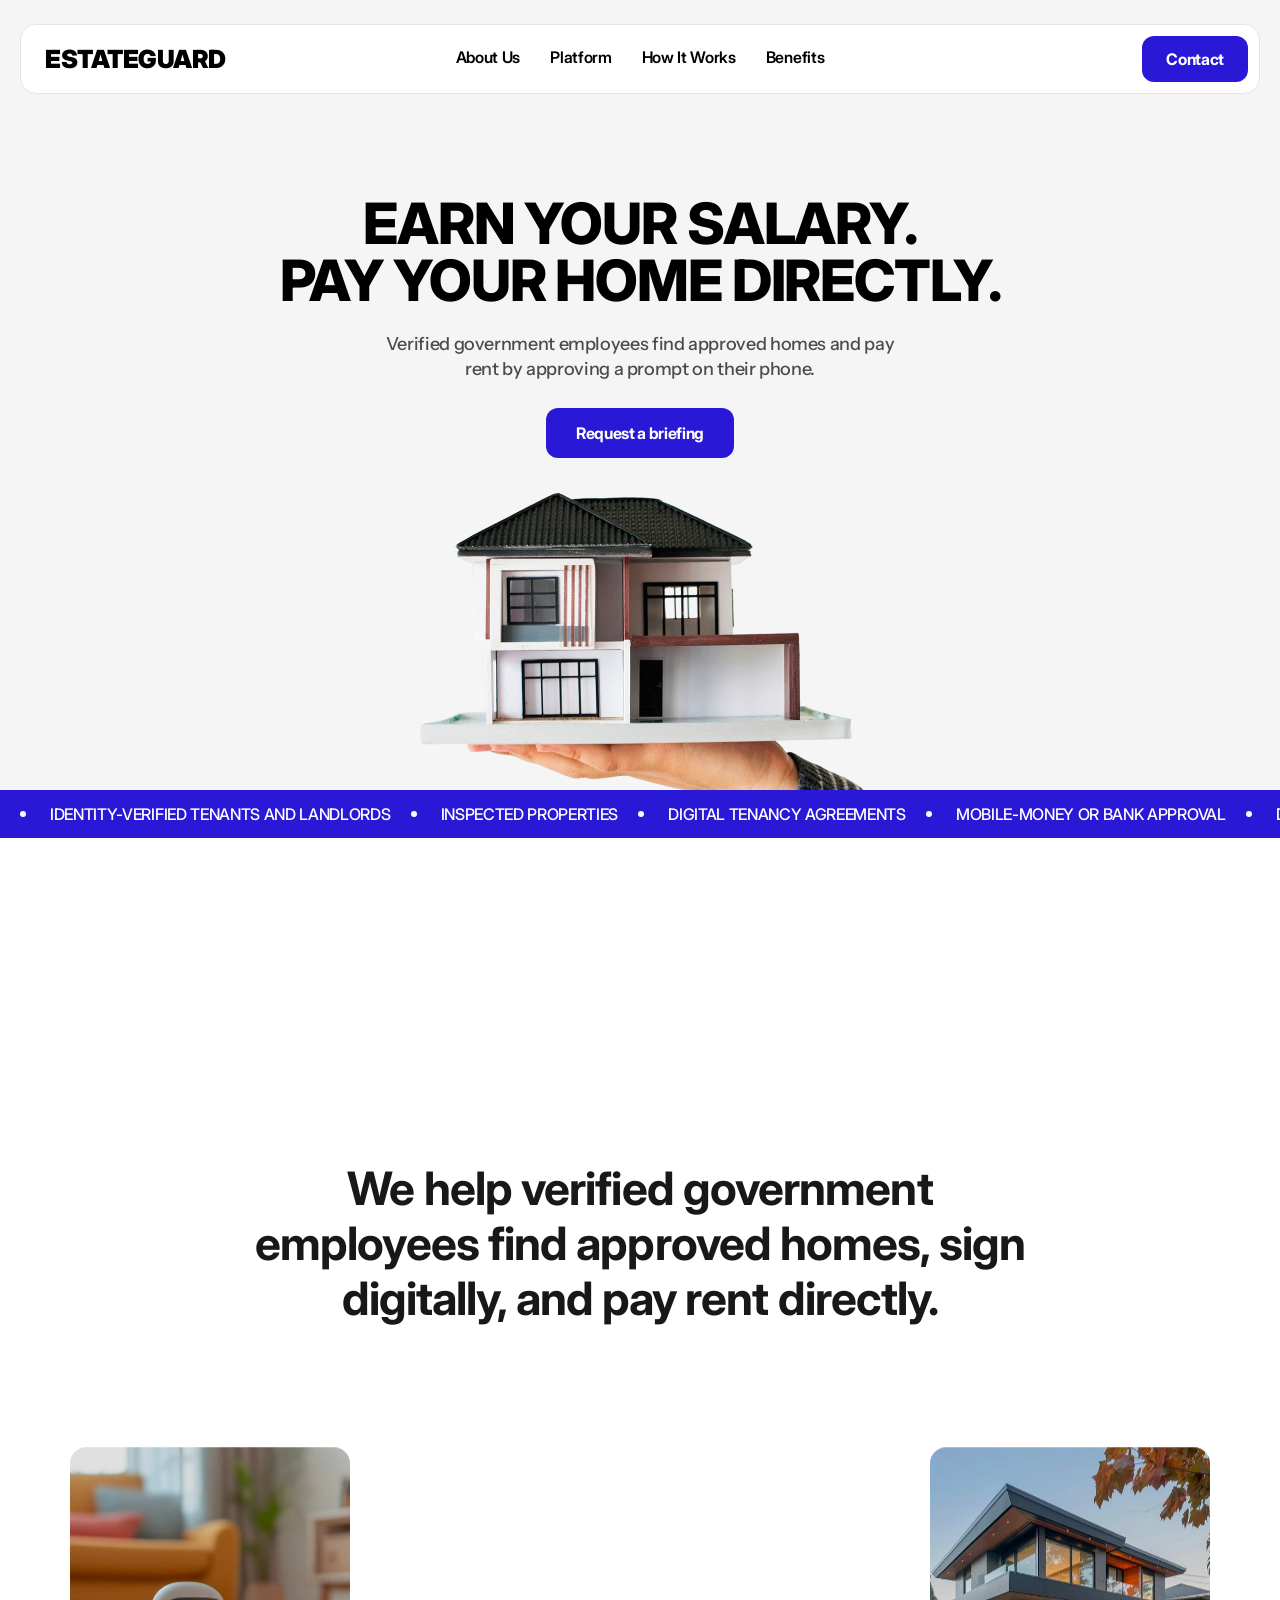
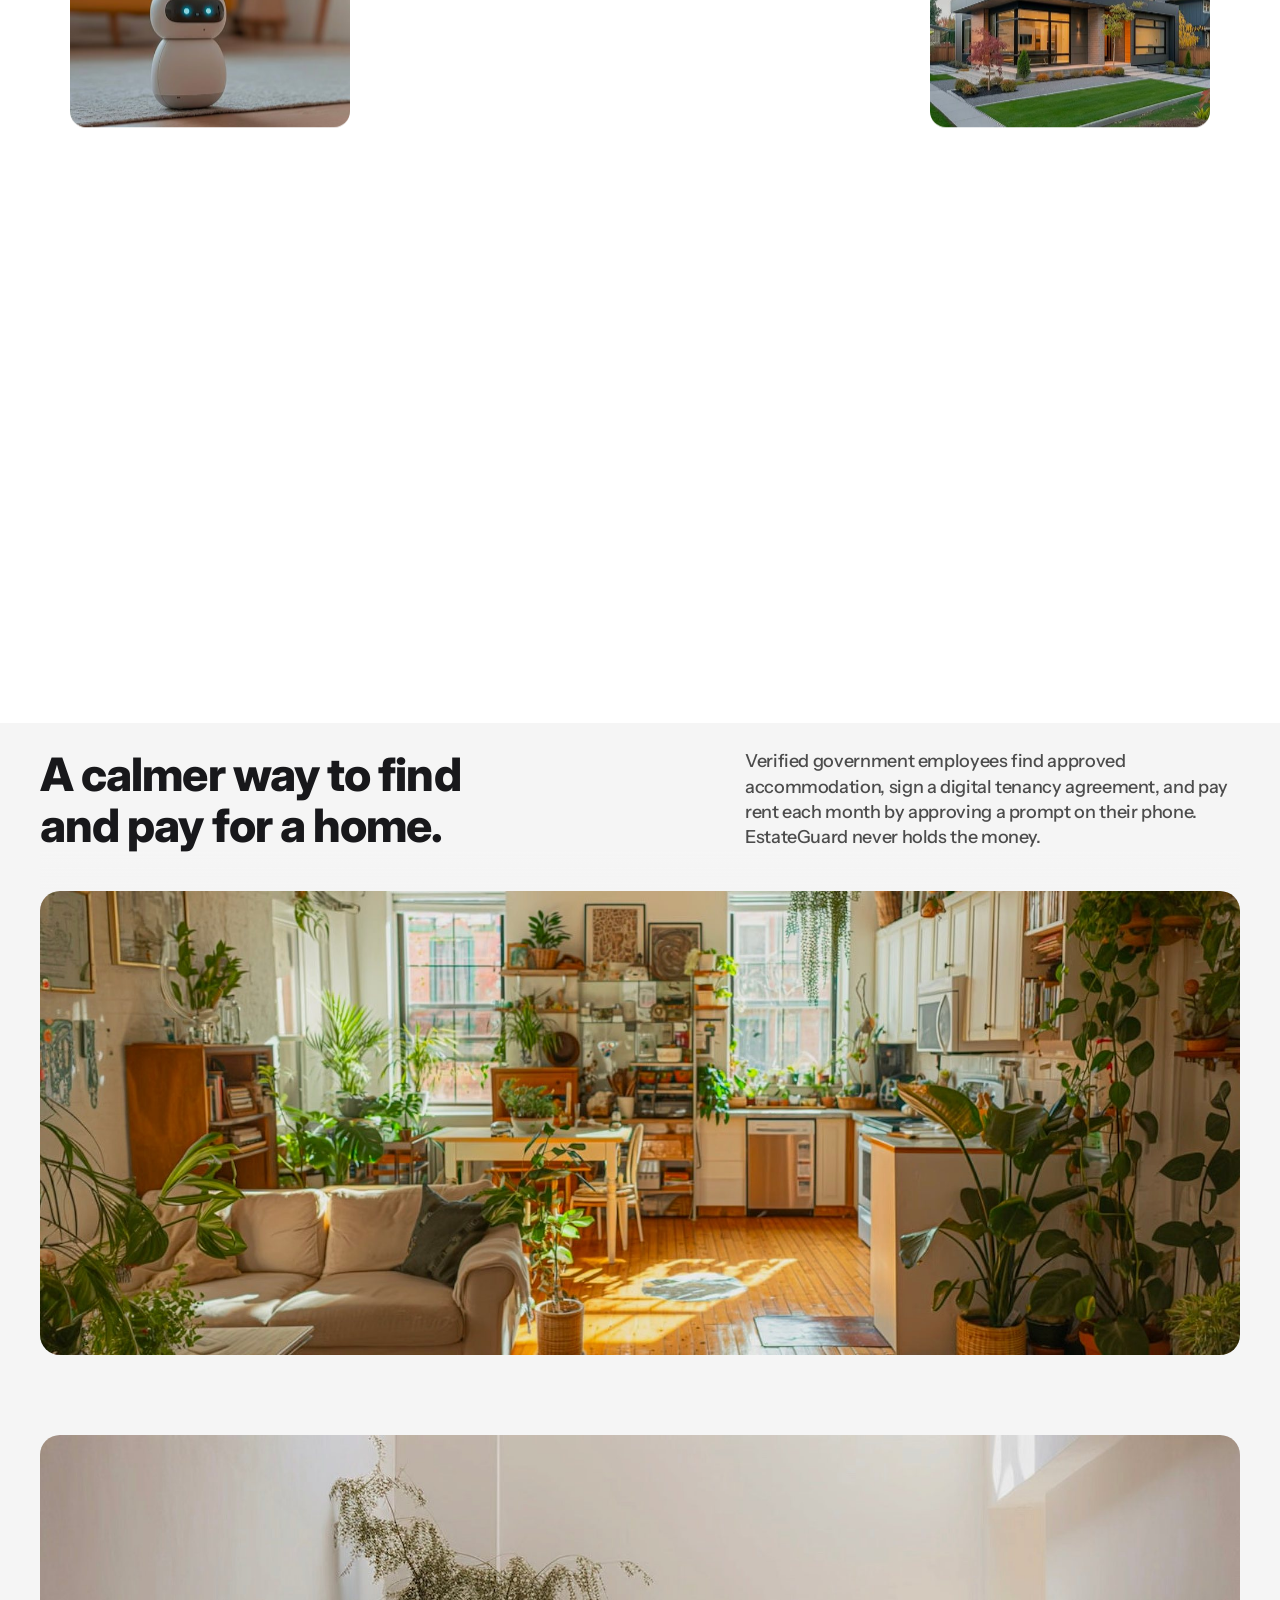
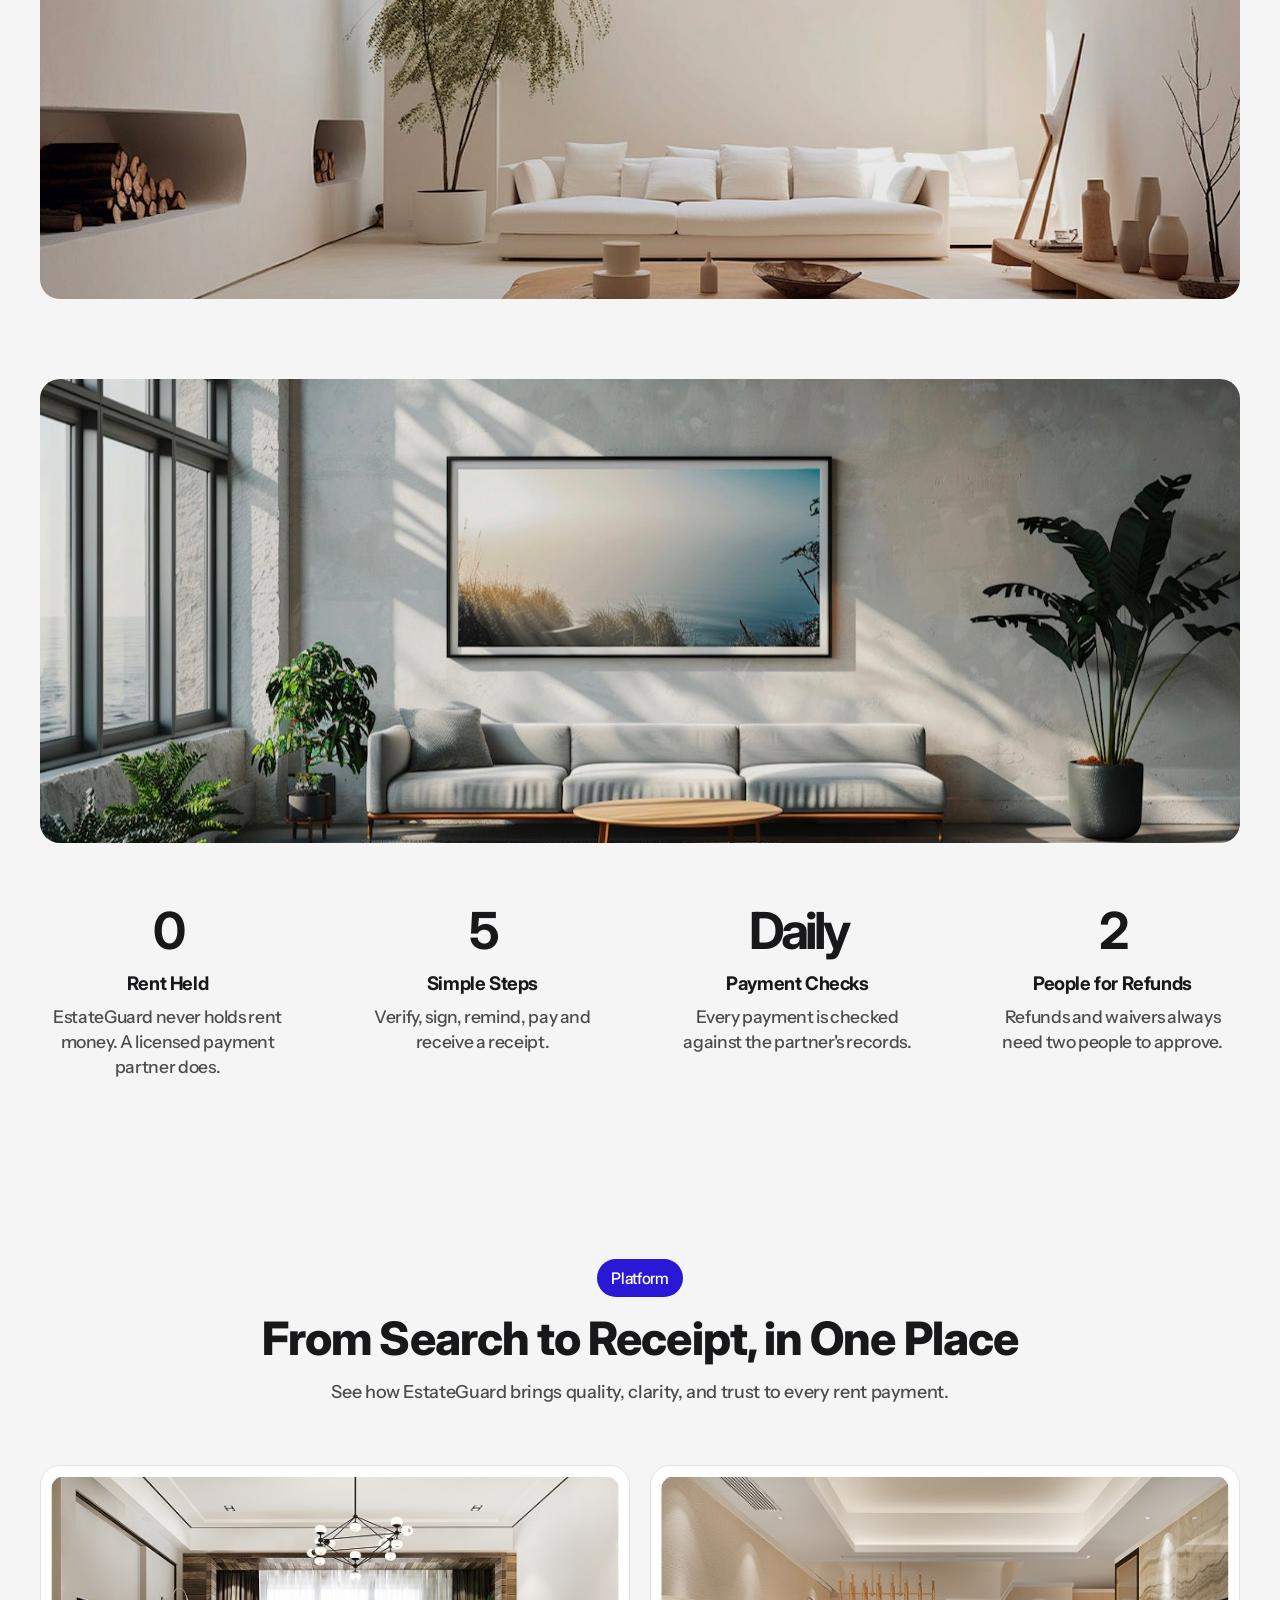
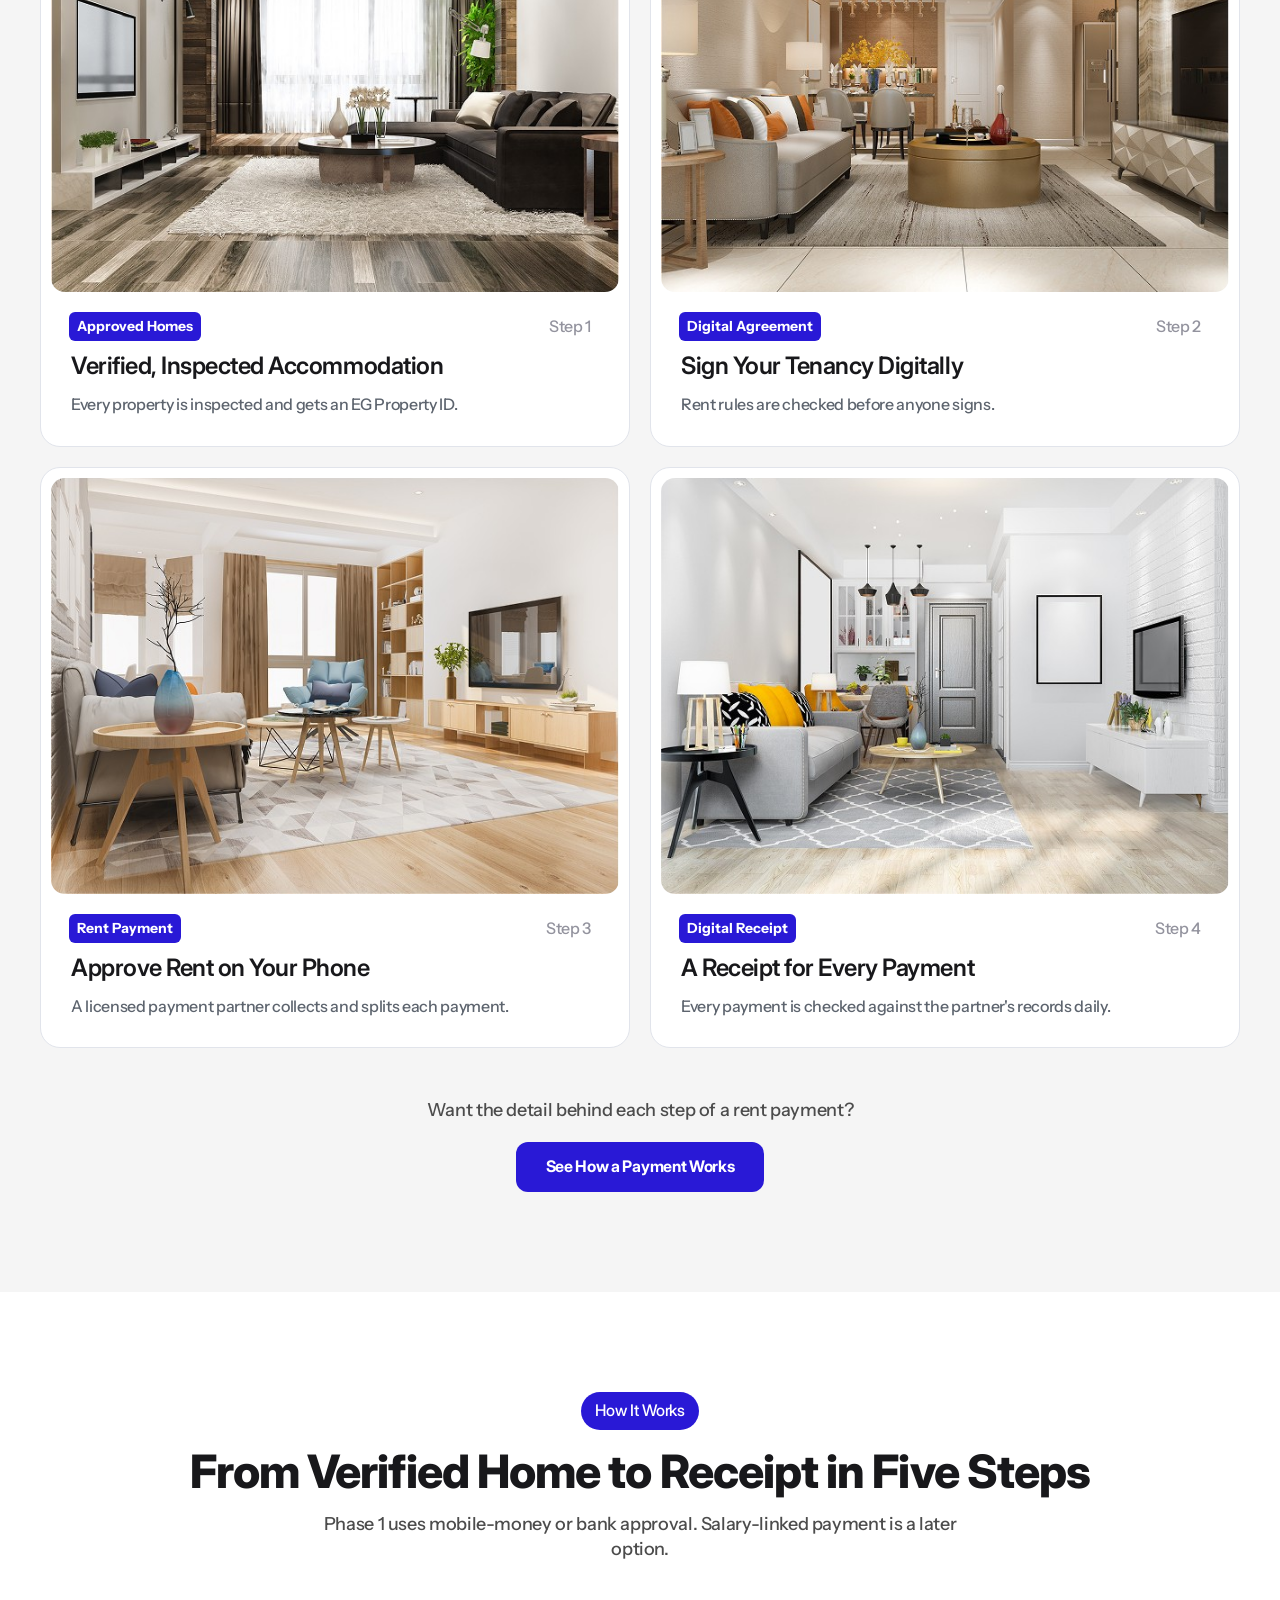
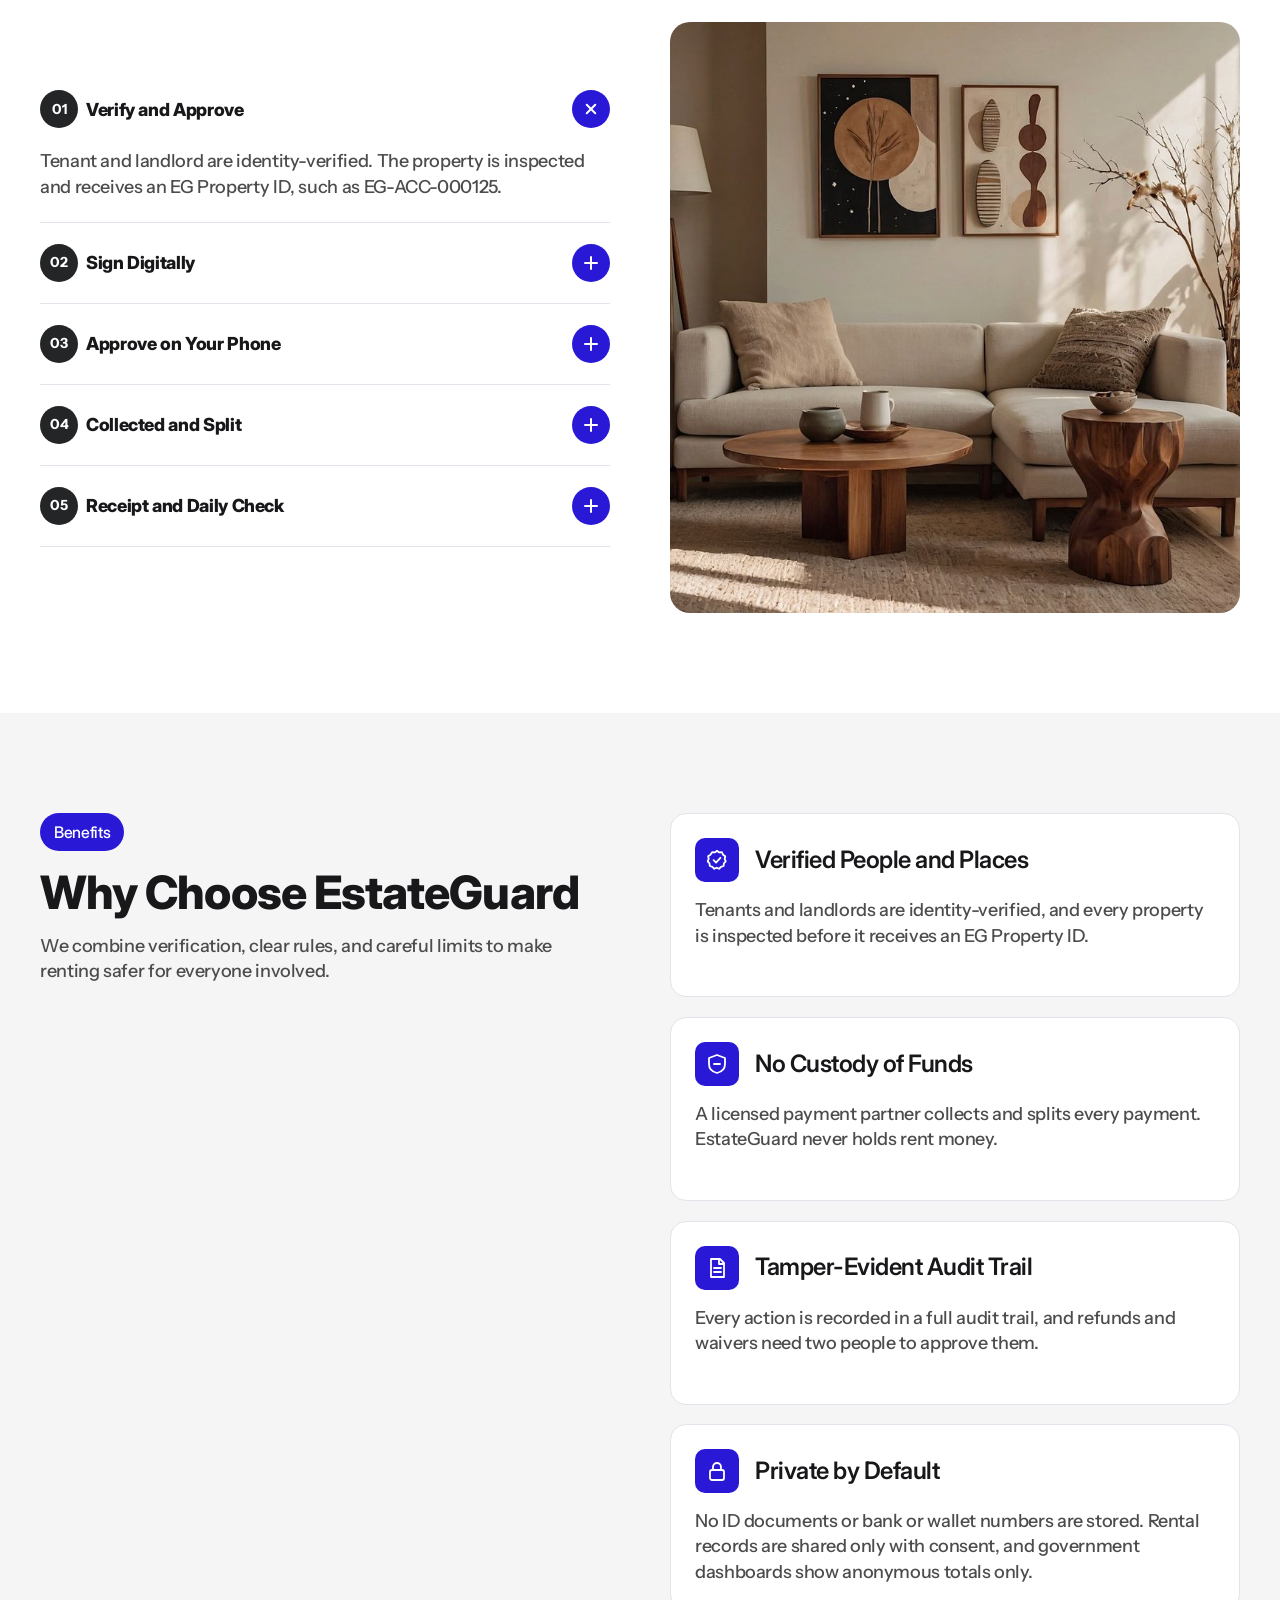
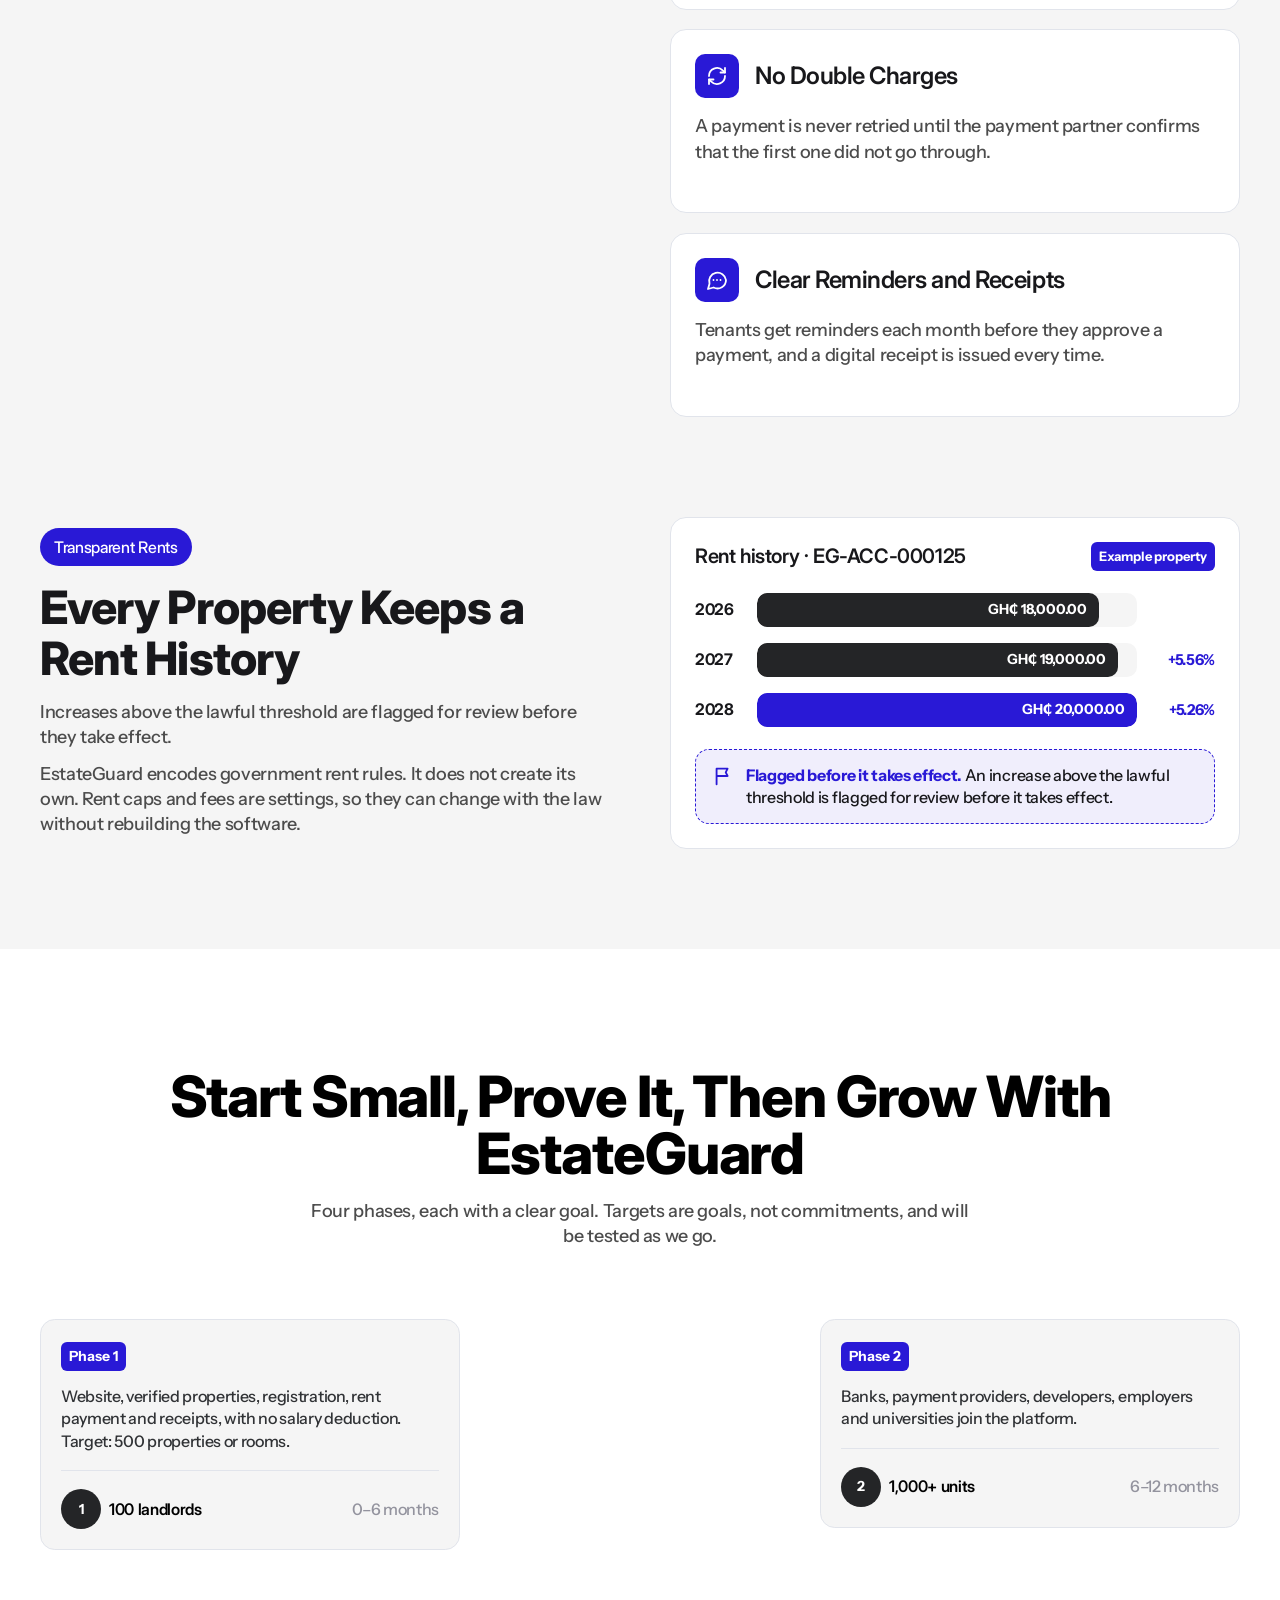
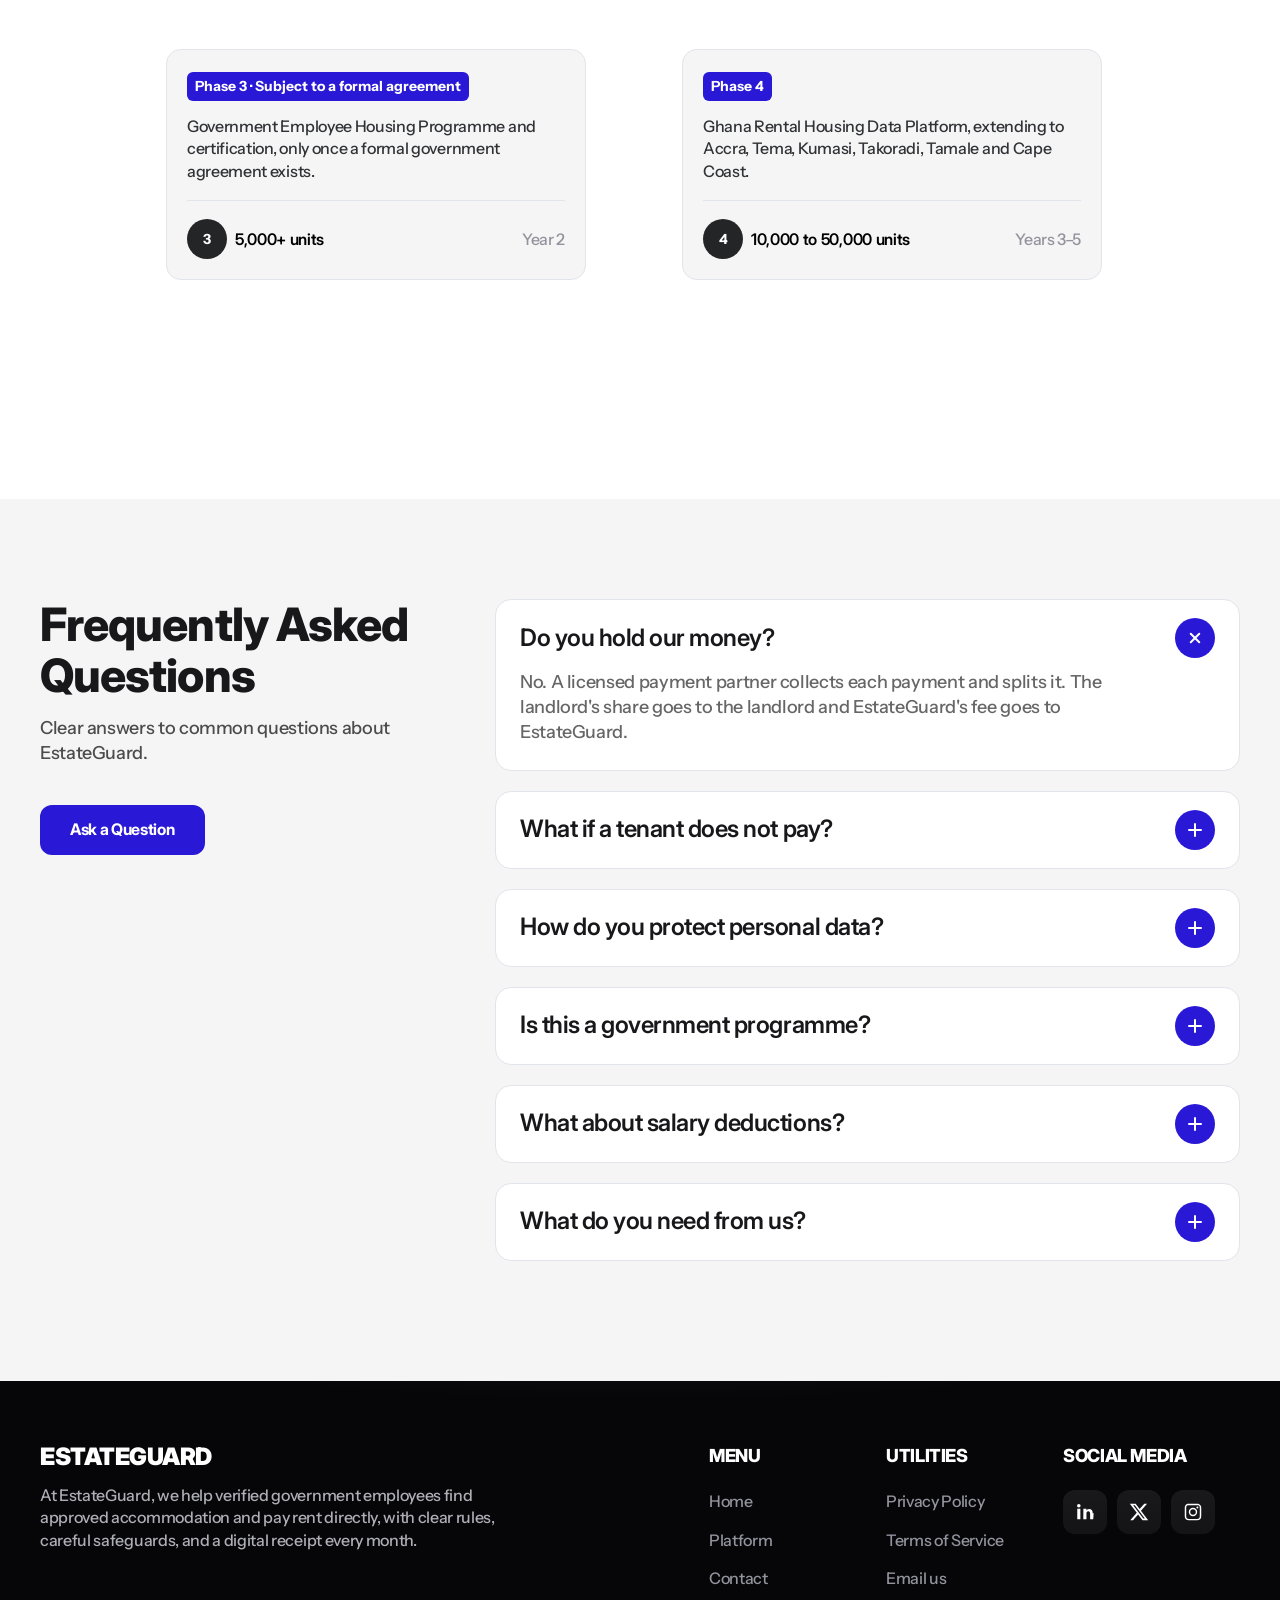
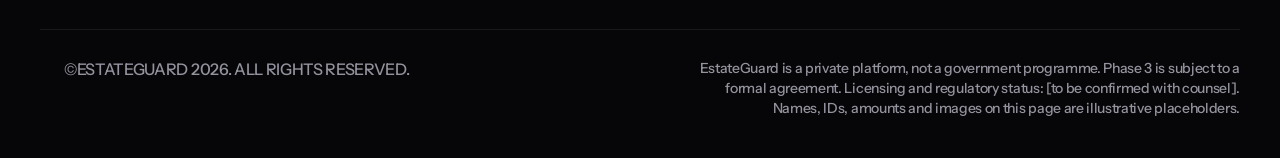
==== index.html @ a165e694 "Add EstateGuard landing page Single-page site matching the Estatia template layout, with a build scr" ====
<!doctype html>
<html lang="en">
<head>
<meta charset="utf-8">
<meta name="viewport" content="width=device-width, initial-scale=1">
<title>EstateGuard Landing Page</title>
<meta name="description" content="EstateGuard helps verified government employees find approved accommodation, sign a digital tenancy agreement and pay rent by approving a prompt on their phone.">
<style>
  /* Fonts used by the original template: Inter Display (headings/UI) + Instrument Sans (body). Bundled locally. */
  @font-face { font-family: "Inter"; font-style: normal; font-weight: 100 900; font-display: swap; src: url([data-uri]) format("woff2"); }
  @font-face { font-family: "Instrument Sans"; font-style: normal; font-weight: 400 700; font-display: swap; src: url([data-uri]) format("woff2"); }

  :root {
    --blue: #2919d6;
    --blue-dark: #2013ad;
    --blue-tint: rgba(41, 25, 214, .07);
    --ink: #18181b;
    --body: #4c4c4c;
    --muted: #666;
    --gray: #93939e;
    --line: #e1e4eb;
    --bg: #f5f5f5;
    --dot: #242527;
    --disp: "Inter", system-ui, -apple-system, "Segoe UI", Roboto, sans-serif;
    --text: "Instrument Sans", system-ui, -apple-system, "Segoe UI", Roboto, sans-serif;
  }
  *, *::before, *::after { box-sizing: border-box; }
  html { scroll-behavior: smooth; scroll-padding-top: 110px; }
  body { margin: 0; background: #fff; color: var(--ink); font-family: var(--text); font-weight: 500; font-size: 18px; line-height: 25.2px; letter-spacing: -.36px; -webkit-font-smoothing: antialiased; overflow-x: clip; }
  img, svg { display: block; max-width: 100%; }
  h1, h2, h3, h4, p { margin: 0; }
  ul, ol { margin: 0; padding: 0; list-style: none; }
  a { color: inherit; text-decoration: none; }
  :focus-visible { outline: 3px solid var(--blue); outline-offset: 3px; border-radius: 8px; }
  .skip { position: absolute; left: -999px; top: 8px; background: var(--ink); color: #fff; padding: 10px 16px; border-radius: 8px; z-index: 100; }
  .skip:focus { left: 8px; }
  .wrap { width: min(1200px, calc(100% - 48px)); margin-inline: auto; position: relative; }

  /* Inter Display = Inter at its largest optical size */
  .d, h1, h2, h3, .btn, .pill, .nav, .num, .ticker, .brand, .stat strong, .stat b, footer h4, .q, .acc .t {
    font-family: var(--disp); font-variation-settings: "opsz" 32;
  }

  /* ---- shared ---- */
  .btn { display: inline-flex; align-items: center; justify-content: center; height: 50px; padding: 0 30px; border-radius: 12px; background: var(--blue); color: #fff; font-weight: 700; font-size: 16px; line-height: 22.4px; letter-spacing: -.32px; border: 0; cursor: pointer; transition: background .15s, transform .15s; }
  .btn:hover { background: var(--blue-dark); transform: translateY(-1px); }
  .pill { display: inline-flex; align-items: center; height: 38px; padding: 0 14px; border-radius: 100px; background: var(--blue); color: #fff; font-weight: 500; font-size: 16px; letter-spacing: -.32px; }
  h2.h2 { font-weight: 800; font-size: 46px; line-height: 50.6px; letter-spacing: -.92px; color: var(--ink); }
  .sub { color: var(--body); font-size: 18px; line-height: 25.2px; }
  .sec-head { text-align: center; }
  .sec-head .pill { margin-bottom: 16px; }
  .sec-head .sub { margin: 16px auto 0; max-width: 680px; }
  section { position: relative; }

  /* ---- nav ---- */
  .nav { position: fixed; z-index: 60; top: 24px; left: 50%; transform: translateX(-50%); width: min(1240px, calc(100% - 32px)); height: 70px; background: #fff; border: 1px solid var(--line); border-radius: 16px; display: flex; align-items: center; justify-content: space-between; padding: 0 11px 0 24px; }
  .brand { font-weight: 900; font-size: 25px; letter-spacing: -.02em; text-transform: uppercase; color: #000; line-height: 1; }
  .nav-links { position: absolute; left: 50%; transform: translateX(-50%); display: flex; gap: 30px; font-weight: 600; font-size: 16px; letter-spacing: -.32px; color: #000; white-space: nowrap; }
  .nav-links a { padding: 8px 0; border-bottom: 2px solid transparent; }
  .nav-links a:hover { border-color: var(--blue); }
  .nav .btn { height: 46px; padding: 0 24px; }
  .menu-btn { display: none; background: none; border: 0; padding: 10px; cursor: pointer; color: #000; }
  .menu-btn svg { width: 26px; height: 26px; }

  /* ---- hero ---- */
  .hero { background: var(--bg); padding-top: 196px; text-align: center; overflow: hidden; display: flex; flex-direction: column; }
  .hero h1 { max-width: 960px; margin: 0 auto; text-transform: uppercase; color: #000; font-weight: 800; font-size: clamp(2rem, 4.45vw, 64px); line-height: 1; letter-spacing: -.02em; }
  .hero .sub { max-width: 540px; margin: 22px auto 0; }
  .hero .btn { margin-top: 26px; align-self: center; }
  .hero-img { position: relative; margin: 19px auto 0; width: clamp(300px, 40.8vw, 845px); }
  .hero-img img { width: 100%; height: auto; }
  .ticker { position: absolute; left: 0; right: 0; bottom: 0; z-index: 2; background: var(--blue); color: #fff; height: 48px; overflow: hidden; display: flex; align-items: center; }
  .ticker-track { display: flex; width: max-content; animation: scroll 50s linear infinite; }
  .ticker:hover .ticker-track { animation-play-state: paused; }
  .ticker ul { display: flex; flex: none; }
  .ticker li { display: flex; align-items: center; font-weight: 500; font-size: 16px; letter-spacing: -.32px; text-transform: uppercase; white-space: nowrap; }
  .ticker li::before { content: ""; width: 6px; height: 6px; border-radius: 100px; background: #fff; margin: 0 24px 0 20px; flex: none; }
  @keyframes scroll { to { transform: translateX(-50%); } }

  /* ---- scroll text + drifting tiles ---- */
  .fx { background: #fff; height: 1485px; }
  .fx-stage { position: sticky; top: 0; height: min(100svh, 900px); overflow: hidden; }
  .fx-text { position: absolute; left: 50%; top: 45%; transform: translate(-50%, -50%); width: min(780px, calc(100% - 48px)); text-align: center; font-family: var(--disp); font-variation-settings: "opsz" 32; font-weight: 700; font-size: 46px; line-height: 55px; letter-spacing: -.92px; color: var(--ink); z-index: 1; }
  .fx-text span { opacity: 0; transition: opacity .15s linear; }
  .fx-text span.on { opacity: 1; }
  .fx-tile { position: absolute; top: 0; width: 280px; height: 280px; border-radius: 16px; overflow: hidden; will-change: transform; }
  .fx-tile img { width: 100%; height: 100%; object-fit: cover; }

  /* ---- intro + banners + stats ---- */
  .intro { background: var(--bg); padding: 0 0 100px; }
  .intro-head { position: sticky; top: 94px; z-index: 5; padding: 26px 0 40px; background: linear-gradient(180deg, var(--bg) 0%, var(--bg) 76%, rgba(245,245,245,0) 100%); display: grid; grid-template-columns: 470px 495px; justify-content: space-between; align-items: start; }
  .banners { display: grid; gap: 80px; }
  .banner { height: 464px; border-radius: 20px; overflow: hidden; }
  .banner img { width: 100%; height: 100%; object-fit: cover; }
  .stats { margin-top: 60px; display: grid; grid-template-columns: repeat(4, 255px); justify-content: space-between; text-align: center; }
  .stat b { display: block; font-weight: 700; font-size: 51px; line-height: 55px; letter-spacing: -4px; color: var(--ink); }
  .stat strong { display: block; margin-top: 12px; font-weight: 700; font-size: 18.8px; line-height: 28px; letter-spacing: -.4px; color: var(--ink); }
  .stat p { margin-top: 6px; color: var(--body); font-size: 17.5px; }

  /* ---- project cards ---- */
  .work { background: var(--bg); padding: 80px 0 100px; }
  .cards2 { margin-top: 60px; display: grid; grid-template-columns: 1fr 1fr; gap: 20px; }
  .pcard { background: #fff; border: 1px solid var(--line); border-radius: 20px; padding: 10px 10px 30px; }
  .pcard img { width: 100%; aspect-ratio: 570 / 418; object-fit: cover; border-radius: 14px; }
  .pcard .meta { padding: 20px 18px 0; display: flex; justify-content: space-between; align-items: center; }
  .tag { display: inline-block; background: var(--blue); color: #fff; font-family: var(--text); font-weight: 700; font-size: 14px; line-height: 21px; letter-spacing: normal; padding: 4px 8px; border-radius: 6px; }
  .pcard .meta span:last-child { color: var(--gray); font-size: 16px; padding-right: 10px; }
  .pcard h3 { padding: 11px 20px 0; font-weight: 600; font-size: 24px; line-height: 28.8px; letter-spacing: -.48px; color: var(--ink); }
  .pcard p { padding: 12px 20px 0; color: #5d646e; font-size: 16px; line-height: 22.4px; letter-spacing: -.32px; }
  .work-foot { margin-top: 50px; text-align: center; }
  .work-foot p { color: var(--body); }
  .work-foot .btn { margin-top: 18px; }

  /* ---- accordion section ---- */
  .how { background: #fff; padding: 100px 0; }
  .how-grid { margin-top: 60px; display: grid; grid-template-columns: 570px 570px; justify-content: space-between; gap: 40px; align-items: start; }
  .acc { padding-top: 47px; }
  .acc details { border-bottom: 1px solid var(--line); }
  .acc summary { list-style: none; cursor: pointer; display: flex; align-items: center; gap: 8px; height: 80px; }
  .acc summary::-webkit-details-marker { display: none; }
  .num { width: 38px; height: 38px; border-radius: 100px; background: var(--dot); color: #fff; display: grid; place-items: center; font-family: var(--text); font-weight: 700; font-size: 14px; letter-spacing: 0; flex: none; }
  .acc .t { flex: 1; font-weight: 800; font-size: 18px; line-height: 21.6px; letter-spacing: -.36px; color: var(--ink); }
  .plus { position: relative; width: 38px; height: 38px; border-radius: 100px; background: var(--blue); flex: none; transition: transform .25s; }
  .plus::before, .plus::after { content: ""; position: absolute; left: 50%; top: 50%; width: 14px; height: 2px; background: #fff; border-radius: 2px; transform: translate(-50%, -50%); }
  .plus::after { transform: translate(-50%, -50%) rotate(90deg); }
  details[open] > summary .plus { transform: rotate(45deg); }
  .acc p { padding: 0 0 22px; color: var(--body); font-size: 18px; line-height: 25.2px; }
  .how-img { height: 591px; border-radius: 20px; overflow: hidden; }
  .how-img img { width: 100%; height: 100%; object-fit: cover; }

  /* ---- benefits ---- */
  .benefits { background: var(--bg); padding: 100px 0; }
  .two { display: grid; grid-template-columns: 570px 570px; justify-content: space-between; gap: 40px; align-items: start; }
  .two > .stickycol { position: sticky; top: 120px; }
  .stickycol .pill { margin-bottom: 16px; }
  .stickycol .sub { margin-top: 16px; }
  .cards { display: grid; gap: 19.6px; }
  .card { background: #fff; border: 1px solid var(--line); border-radius: 16px; padding: 24px; min-height: 184px; }
  .card .top { display: flex; align-items: center; gap: 16px; }
  .ico { width: 44px; height: 44px; border-radius: 10px; background: var(--blue); display: grid; place-items: center; flex: none; }
  .ico svg { width: 24px; height: 24px; }
  .card h3 { font-weight: 600; font-size: 24px; line-height: 28.8px; letter-spacing: -.48px; color: var(--ink); }
  .card p { margin-top: 16px; color: var(--body); font-size: 18px; line-height: 25.2px; }

  /* ---- rent history ---- */
  .rent { background: var(--bg); padding: 0 0 100px; }
  .rent .two { align-items: center; }
  .rent-card { background: #fff; border: 1px solid var(--line); border-radius: 16px; padding: 24px; }
  .rent-card header { display: flex; justify-content: space-between; align-items: center; gap: 12px; flex-wrap: wrap; font-family: var(--disp); font-variation-settings: "opsz" 32; font-weight: 600; font-size: 20px; letter-spacing: -.4px; }
  .rent-card header .tag { font-size: 13px; }
  .bars { margin-top: 22px; display: grid; gap: 16px; }
  .bar-row { display: grid; grid-template-columns: 48px 1fr 64px; gap: 14px; align-items: center; font-size: 16px; }
  .bar-row b { font-weight: 700; font-family: var(--disp); font-variation-settings: "opsz" 32; }
  .track { height: 34px; background: var(--bg); border-radius: 10px; overflow: hidden; }
  .fill { height: 100%; width: 0; background: var(--dot); border-radius: 10px; display: flex; align-items: center; justify-content: flex-end; padding-right: 12px; color: #fff; font-weight: 700; font-size: 14px; letter-spacing: -.2px; transition: width 1.1s cubic-bezier(.2,.8,.2,1); white-space: nowrap; }
  .fill.b { background: var(--blue); }
  .in .fill { width: var(--w); }
  .pct { font-weight: 700; color: var(--blue); text-align: right; font-size: 15px; }
  .flag { margin-top: 22px; border: 1.5px dashed var(--blue); background: var(--blue-tint); border-radius: 14px; padding: 14px 16px; display: flex; gap: 12px; font-size: 16px; line-height: 22.4px; letter-spacing: -.32px; color: var(--ink); }
  .flag svg { width: 22px; height: 22px; color: var(--blue); flex: none; margin-top: 1px; }
  .flag b { color: var(--blue); font-weight: 700; }
  .rent .sub + .sub { margin-top: 12px; }

  /* ---- roadmap, zig-zag cards ---- */
  .road { background: #fff; padding: 120px 0 120px; }
  .road h2 { font-weight: 800; font-size: clamp(2.2rem, 4.45vw, 64px); line-height: 1; letter-spacing: -.02em; color: #000; max-width: 960px; margin: 0 auto; }
  .zig { position: relative; margin-top: 70px; height: 660px; }
  .zcard { position: absolute; width: 420px; background: var(--bg); border: 1px solid var(--line); border-radius: 14.76px; padding: 20px; }
  .zcard .tag { margin-top: 2px; }
  .zcard p { margin-top: 14px; color: #303235; font-size: 16px; line-height: 22.4px; letter-spacing: -.32px; }
  .zfoot { margin-top: 18px; padding-top: 18px; border-top: 1px solid var(--line); display: flex; align-items: center; justify-content: space-between; gap: 12px; }
  .zfoot .who { display: flex; align-items: center; gap: 8px; font-family: var(--disp); font-variation-settings: "opsz" 32; font-weight: 600; font-size: 16px; letter-spacing: -.32px; color: #000; }
  .zfoot .who i { width: 40px; height: 40px; border-radius: 100px; background: var(--dot); color: #fff; display: grid; place-items: center; font-style: normal; font-family: var(--text); font-weight: 700; font-size: 14px; letter-spacing: 0; flex: none; }
  .zfoot span { color: var(--gray); font-size: 16px; }
  .z1 { left: 0; top: 0; } .z2 { right: 0; top: 0; } .z3 { left: 126px; top: 330px; } .z4 { left: 642px; top: 330px; }

  /* ---- FAQ ---- */
  .faq { background: var(--bg); padding: 100px 0; }
  .faq-grid { display: grid; grid-template-columns: 395px 745px; justify-content: space-between; gap: 40px; align-items: start; }
  .faq-grid .sub { margin-top: 16px; }
  .faq-grid .btn { margin-top: 38px; }
  .qa details { background: #fff; border: 1px solid var(--line); border-radius: 16px; margin-bottom: 20px; overflow: hidden; }
  .qa summary { list-style: none; cursor: pointer; display: flex; align-items: center; justify-content: space-between; gap: 20px; padding: 18px 24px; min-height: 76px; }
  .qa summary::-webkit-details-marker { display: none; }
  .qa .q { font-weight: 600; font-size: 24px; line-height: 28.8px; letter-spacing: -.48px; color: var(--ink); }
  .qa .plus { width: 40px; height: 40px; }
  .qa p { padding: 0 24px 24px; color: var(--muted); font-size: 18px; line-height: 25.2px; max-width: 700px; margin-top: -6px; }

  /* ---- footer ---- */
  footer { background: radial-gradient(ellipse 960px 190px at 50% -136px, #272736 0%, #17171f 41%, #0e0e14 61%, #060608 82%), #060608; color: var(--gray); padding: 64px 0 40px; font-size: 16px; line-height: 22.4px; letter-spacing: -.32px; }
  .foot-top { display: grid; grid-template-columns: 456px 531px; justify-content: space-between; gap: 40px; padding-bottom: 40px; }
  footer .brand { color: #fff; font-size: 24px; }
  footer .about { margin-top: 14px; color: #aeaeb6; max-width: 456px; font-size: 16px; line-height: 22.4px; }
  .cols { display: grid; grid-template-columns: repeat(3, 1fr); }
  footer h4 { color: #fff; font-weight: 800; font-size: 18px; line-height: 21.6px; letter-spacing: -.36px; text-transform: uppercase; margin-bottom: 24px; }
  footer li + li { margin-top: 16px; }
  footer li a:hover { color: #fff; }
  .social { display: flex; gap: 10px; }
  .social a { width: 44px; height: 44px; border-radius: 12px; background: linear-gradient(180deg, rgba(255,255,255,.08), rgba(255,255,255,.06)); display: grid; place-items: center; }
  .social a:hover { background: rgba(255,255,255,.16); }
  .social svg { width: 22px; height: 22px; fill: #fff; }
  .foot-bottom { border-top: 1px solid #18181b; padding-top: 28px; display: flex; justify-content: space-between; align-items: flex-start; gap: 24px; flex-wrap: wrap; }
  .foot-bottom .copy { text-transform: uppercase; padding-left: 24px; }
  .foot-bottom .legal { max-width: 560px; text-align: right; font-size: 14px; line-height: 20px; }

  /* reveal */
  .js .reveal { opacity: 0; transform: translateY(24px); transition: opacity .7s ease, transform .7s ease; }
  .js .reveal.in { opacity: 1; transform: none; }

  /* ---- responsive ---- */
  @media (max-width: 1240px) {
    .two, .how-grid, .faq-grid, .foot-top, .intro-head { grid-template-columns: 1fr; }
    .two > .stickycol { position: static; }
    .acc { padding-top: 0; }
    .how-img { height: 480px; }
    .stats { grid-template-columns: repeat(2, 1fr); gap: 48px 24px; }
    .zig { height: auto; display: grid; grid-template-columns: repeat(2, 1fr); gap: 20px; margin-top: 50px; }
    .zcard { position: static; width: auto; }
    .intro-head { position: static; background: none; padding: 80px 0 40px; gap: 20px; }
    .foot-bottom .legal { text-align: left; }
    .fx-text { font-size: 38px; line-height: 46px; }
  }
  @media (max-width: 860px) {
    .nav-links { display: none; position: absolute; top: 78px; left: 0; right: 0; transform: none; flex-direction: column; gap: 2px; background: #fff; border: 1px solid var(--line); border-radius: 16px; padding: 12px; }
    .nav-links.open { display: flex; }
    .nav-links a { padding: 12px; }
    .nav .btn { display: none; }
    .menu-btn { display: block; }
    h2.h2 { font-size: 34px; line-height: 40px; }
    .hero { padding-top: 140px; }
    .cards2 { grid-template-columns: 1fr; }
    .banner { height: 280px; } .banners { gap: 24px; }
    .how, .benefits, .faq, .road, .work { padding: 72px 0; }
    .zig { grid-template-columns: 1fr; }
    .qa .q { font-size: 19px; line-height: 24px; }
    .fx-tile { width: 130px; height: 130px; }
    .fx-tile:nth-child(1) { left: 0; top: 28px; } .fx-tile:nth-child(2) { right: 0; top: 28px; }
    .fx-tile:nth-child(3) { left: 0; top: auto; bottom: 28px; } .fx-tile:nth-child(4) { right: 0; top: auto; bottom: 28px; }
    .fx-text { font-size: 30px; line-height: 38px; }
  }
  @media (max-width: 560px) {
    .stats { grid-template-columns: 1fr; }
    .cols { grid-template-columns: 1fr 1fr; gap: 28px 12px; }
    .bar-row { grid-template-columns: 44px 1fr; }
    .bar-row .pct { grid-column: 2; text-align: left; margin-top: -8px; }
    .foot-bottom .copy { padding-left: 0; }
  }
  @media (prefers-reduced-motion: reduce) {
    html { scroll-behavior: auto; }
    .ticker-track { animation: none; }
    .js .reveal { opacity: 1; transform: none; transition: none; }
    .fill, .plus, .fx-text span { transition: none; }
  }
</style>
<script>document.documentElement.classList.add('js')</script>
</head>
<body>
<a class="skip" href="#main">Skip to content</a>

<header class="nav" id="top">
  <a class="brand" href="#top" aria-label="EstateGuard home">EstateGuard</a>
  <nav class="nav-links" id="navlinks" aria-label="Main">
    <a href="#about">About Us</a>
    <a href="#platform">Platform</a>
    <a href="#how">How It Works</a>
    <a href="#benefits">Benefits</a>
  </nav>
  <a class="btn" href="#contact">Contact</a>
  <button class="menu-btn" id="menubtn" aria-label="Open menu" aria-expanded="false" aria-controls="navlinks">
    <svg viewBox="0 0 24 24" fill="none" stroke="currentColor" stroke-width="2" stroke-linecap="round"><path d="M4 7h16M4 12h16M4 17h16"/></svg>
  </button>
</header>

<main id="main">
<!-- HERO -->
<section class="hero" id="hero">
  <div class="wrap">
    <h1>Earn your salary.<br>Pay your home directly.</h1>
    <p class="sub">Verified government employees find approved homes and pay rent by approving a prompt on their phone.</p>
  </div>
  <a class="btn" href="#contact">Request a briefing</a>
  <div class="hero-img"><img src="[data-uri]" alt="A model house held on an open hand" width="1024" height="708"></div>
  <div class="ticker" aria-label="Key features">
    <div class="ticker-track">
      <ul><li>Identity-verified tenants and landlords</li><li>Inspected properties</li><li>Digital tenancy agreements</li><li>Mobile-money or bank approval</li><li>Digital receipts</li><li>Daily payment checks</li><li>Tamper-evident audit trail</li><li>No double charges</li></ul>
      <ul aria-hidden="true"><li>Identity-verified tenants and landlords</li><li>Inspected properties</li><li>Digital tenancy agreements</li><li>Mobile-money or bank approval</li><li>Digital receipts</li><li>Daily payment checks</li><li>Tamper-evident audit trail</li><li>No double charges</li></ul>
    </div>
  </div>
</section>

<!-- SCROLL TEXT + DRIFTING TILES -->
<section class="fx" id="fx" aria-label="What EstateGuard does">
  <div class="fx-stage" id="fxStage">
    <div class="wrap" style="height:100%">
      <div class="fx-tile" data-x="30" data-a="562" data-k="1.2"><img src="[data-uri]" alt=""></div>
      <div class="fx-tile" data-x="890" data-a="562" data-k="1.2"><img src="[data-uri]" alt=""></div>
      <div class="fx-tile" data-x="120" data-a="1096" data-k="1.3"><img src="[data-uri]" alt=""></div>
      <div class="fx-tile" data-x="800" data-a="1056" data-k="1.3"><img src="[data-uri]" alt=""></div>
    </div>
    <p class="fx-text" id="fxText">We help verified government employees find approved homes, sign digitally, and pay rent directly.</p>
  </div>
</section>

<!-- INTRO + BANNERS + STATS -->
<section class="intro" id="about">
  <div class="wrap">
    <div class="intro-head">
      <h2 class="h2">A calmer way to find and pay for a home.</h2>
      <p class="sub">Verified government employees find approved accommodation, sign a digital tenancy agreement, and pay rent each month by approving a prompt on their phone. EstateGuard never holds the money.</p>
    </div>
    <div class="banners">
      <div class="banner reveal"><img src="[data-uri]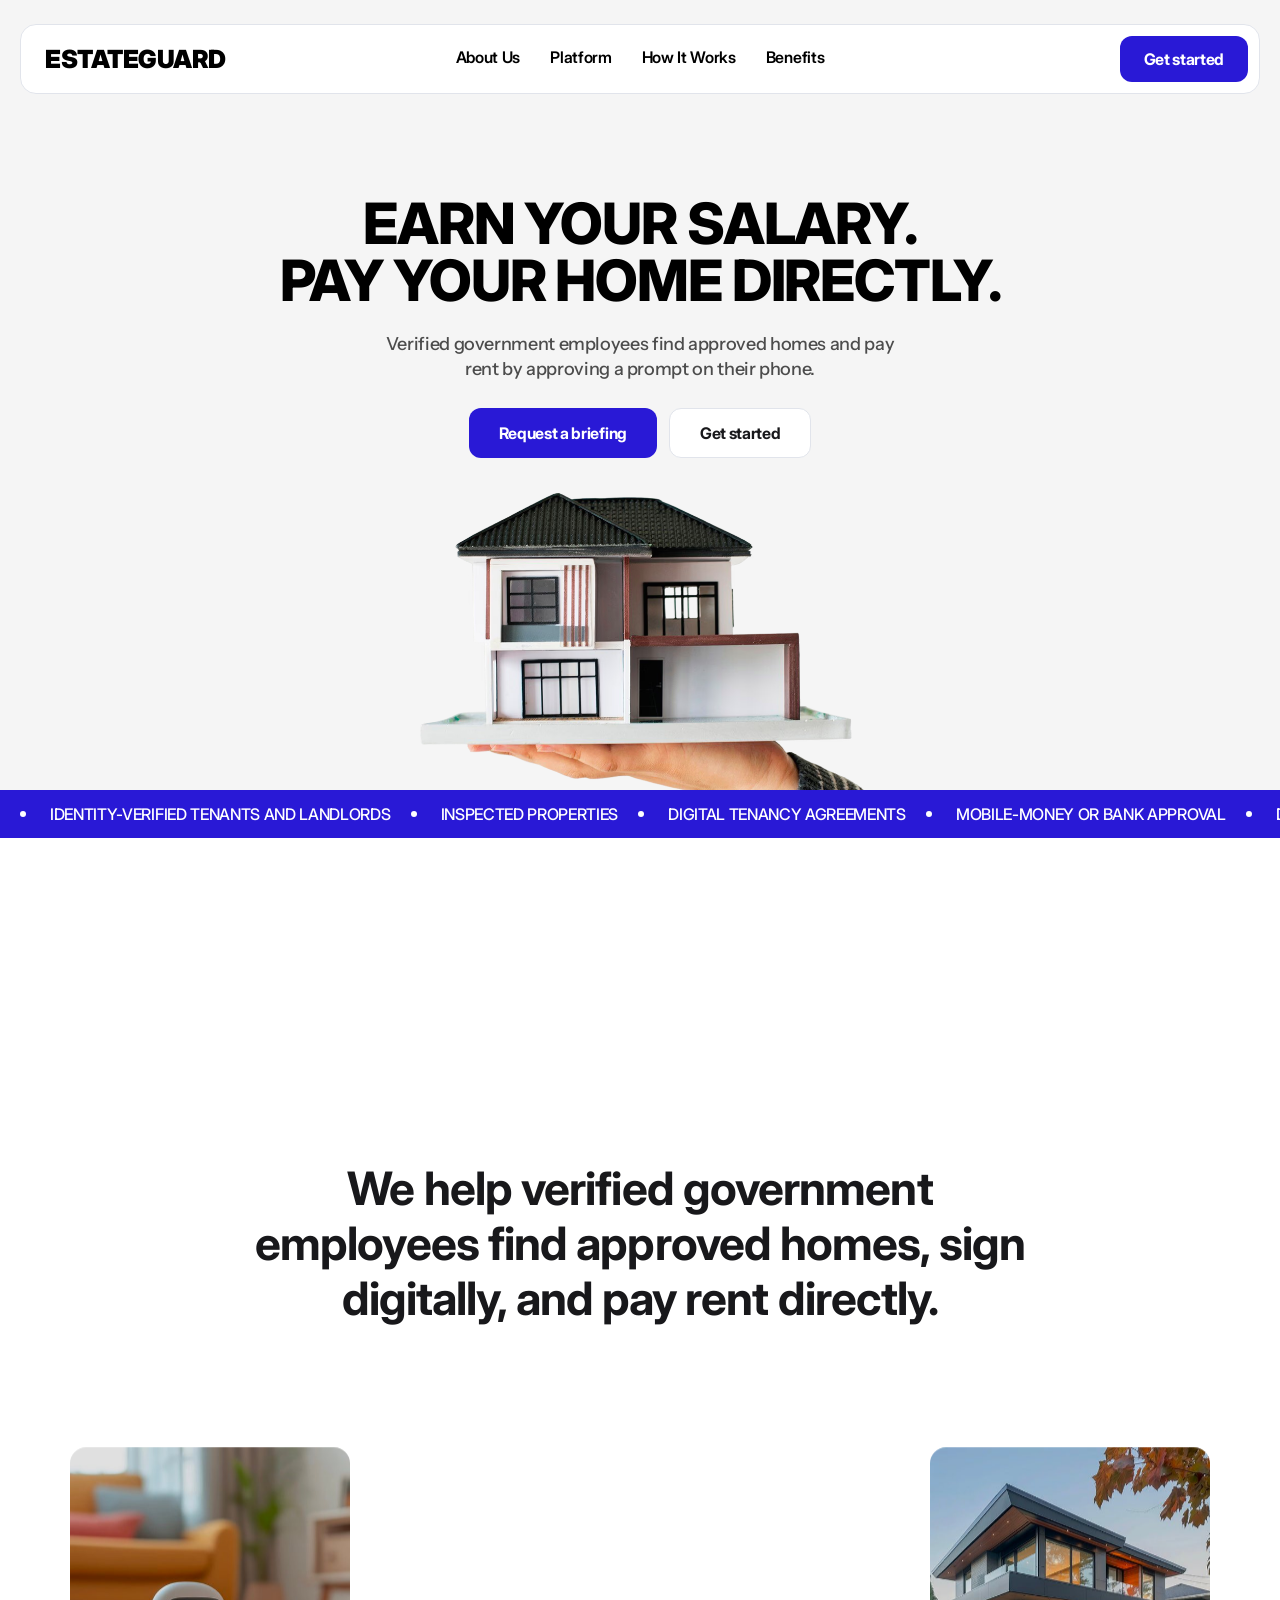
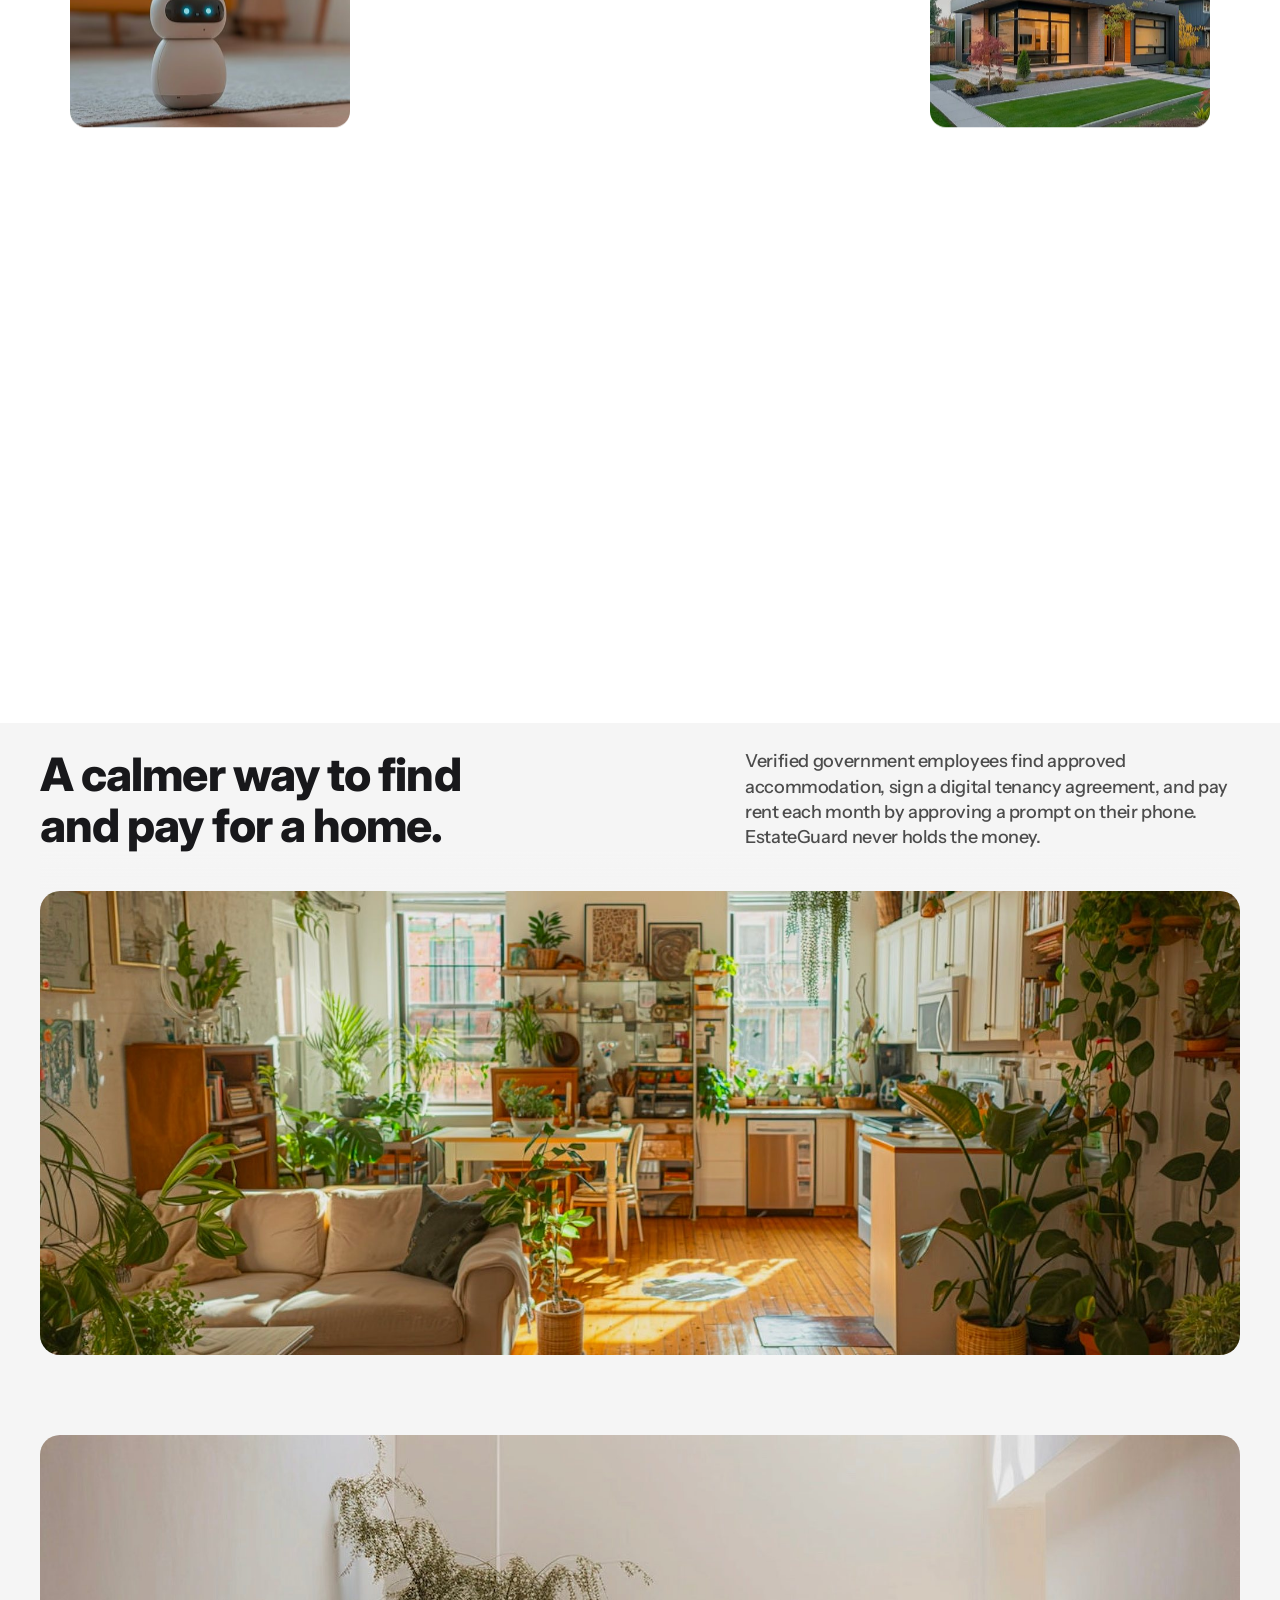
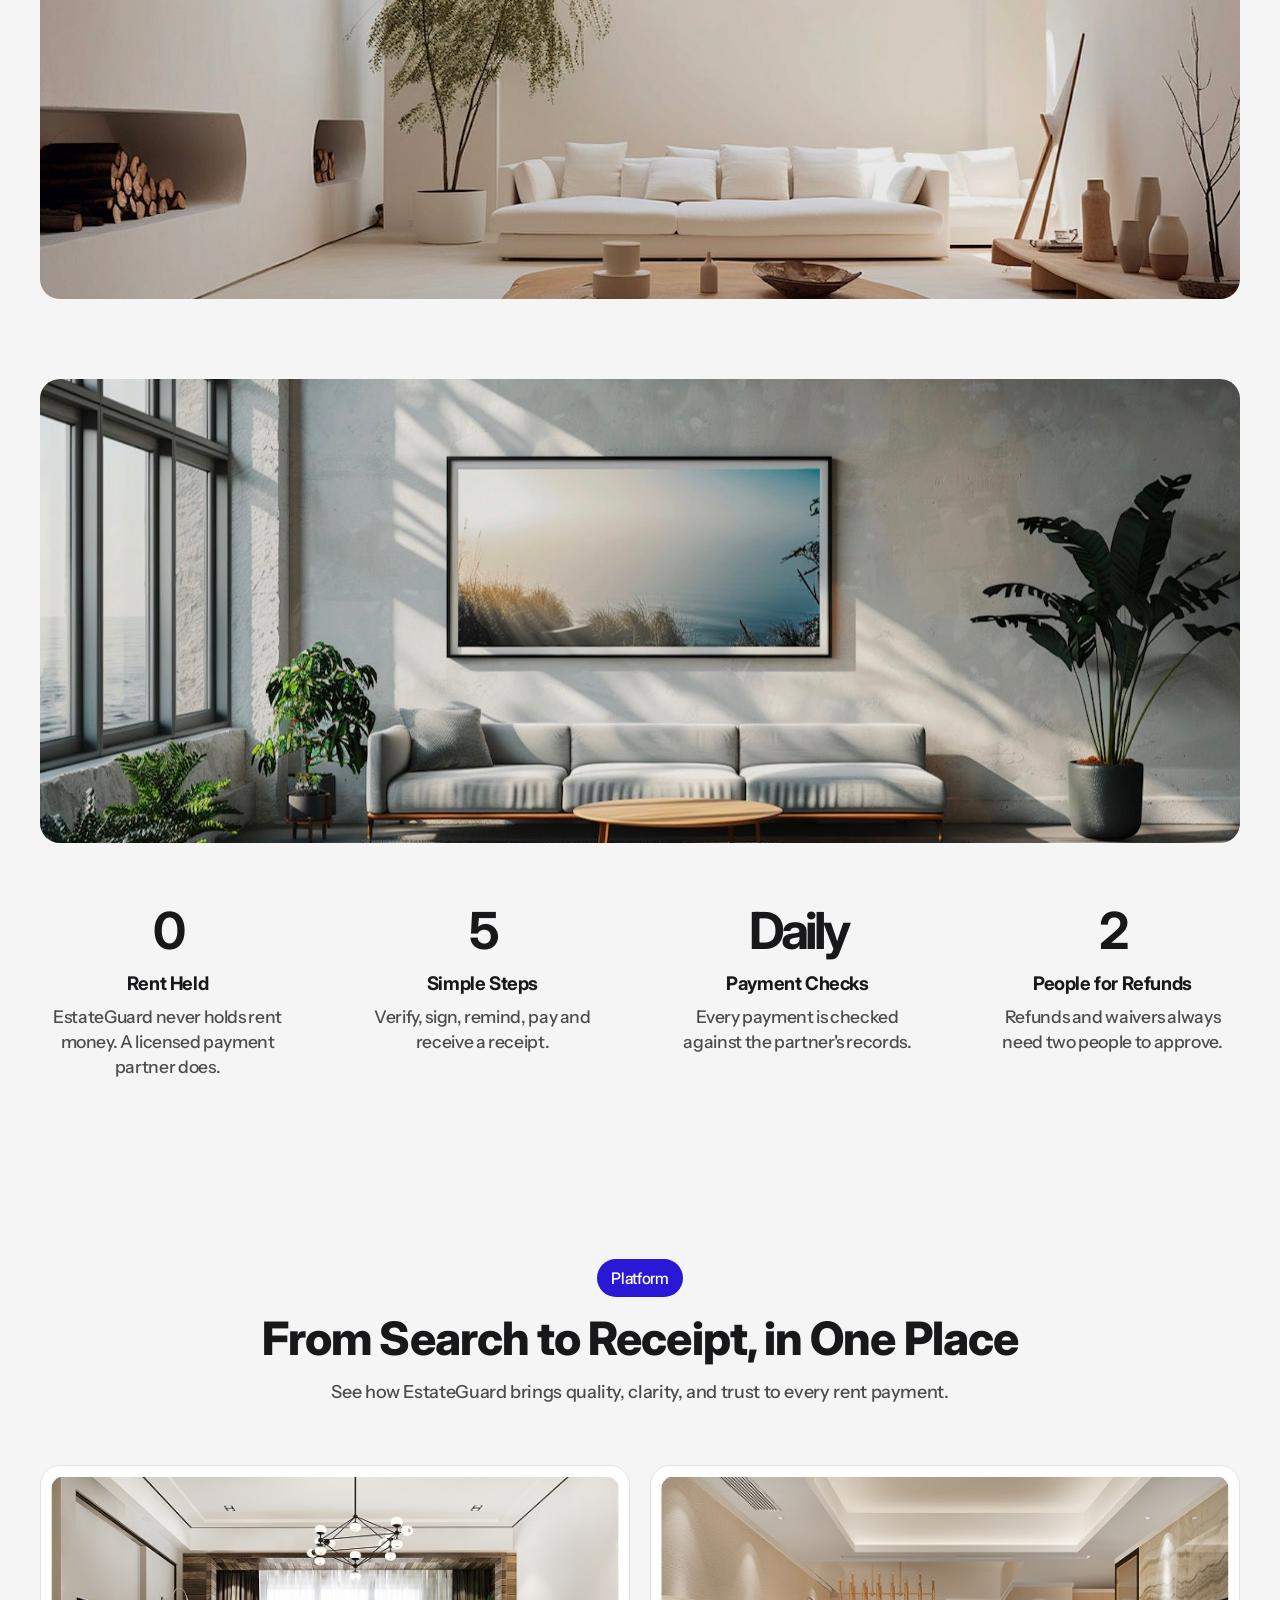
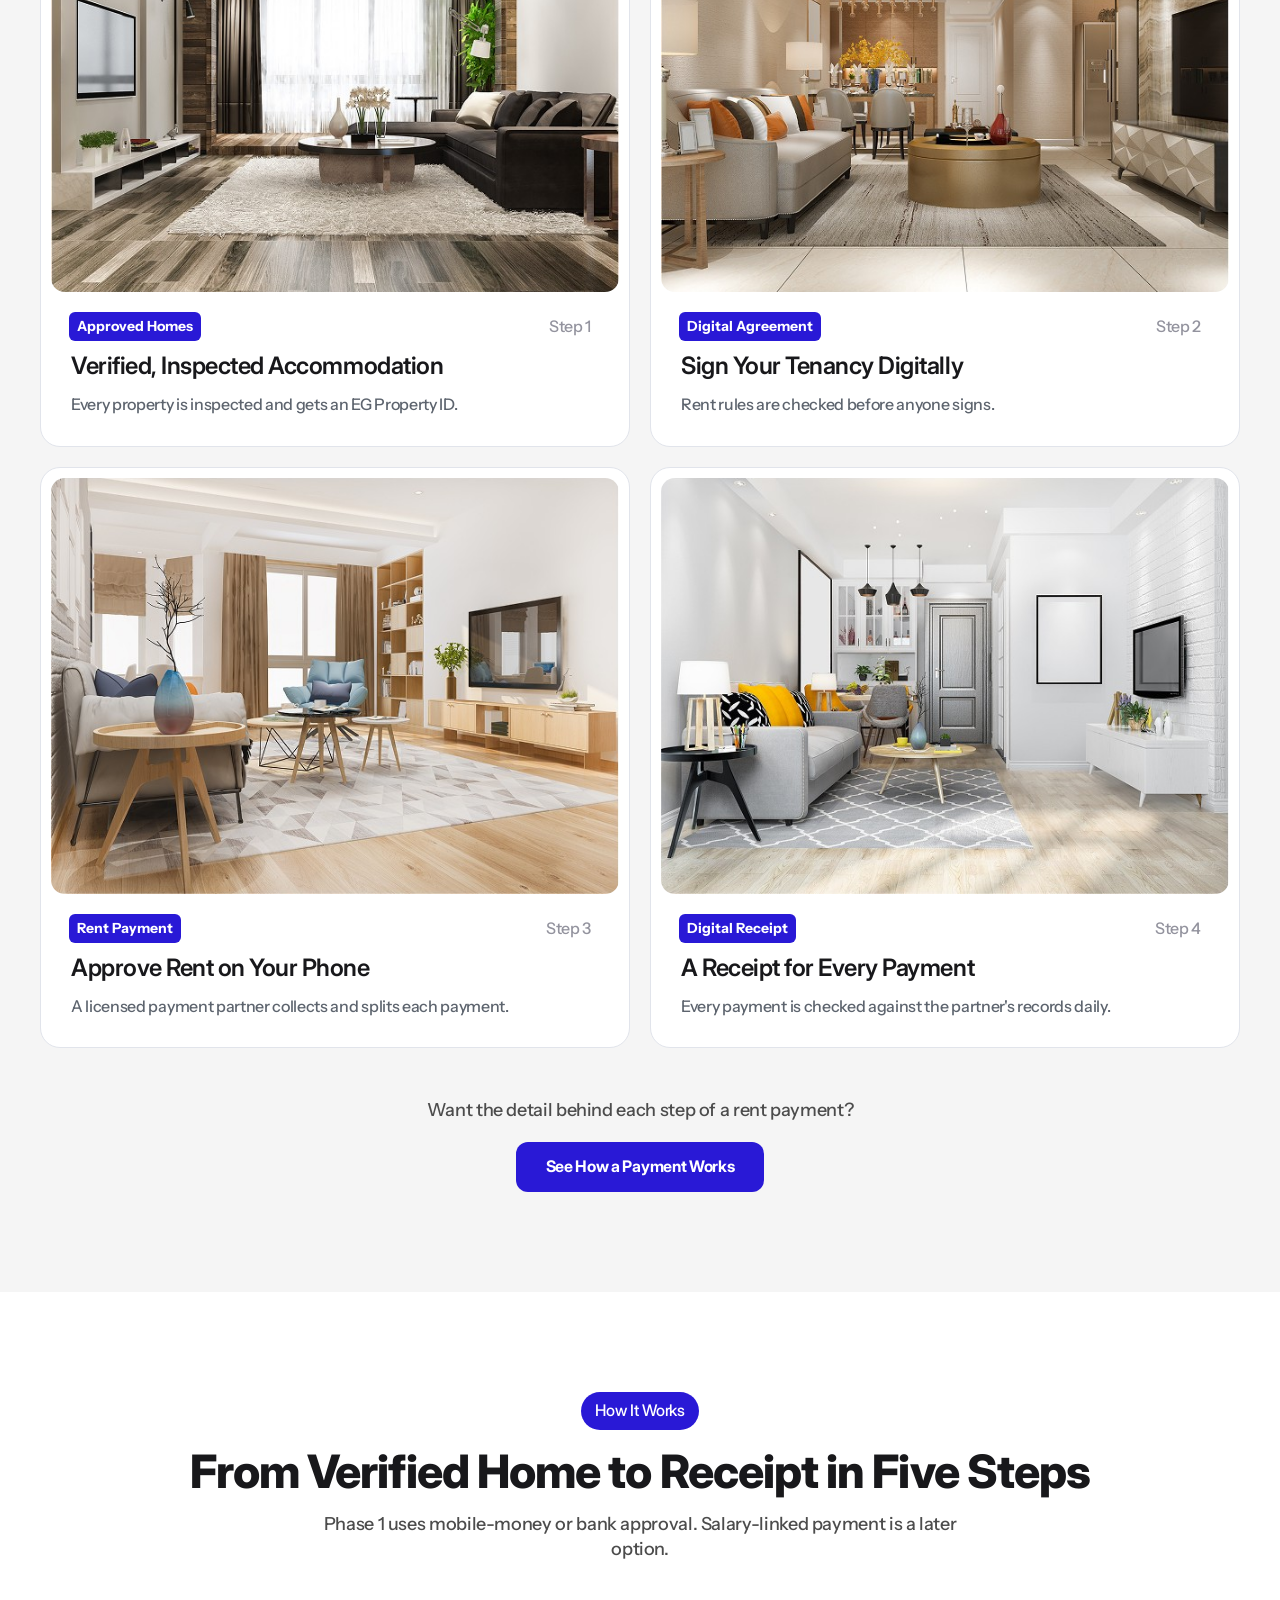
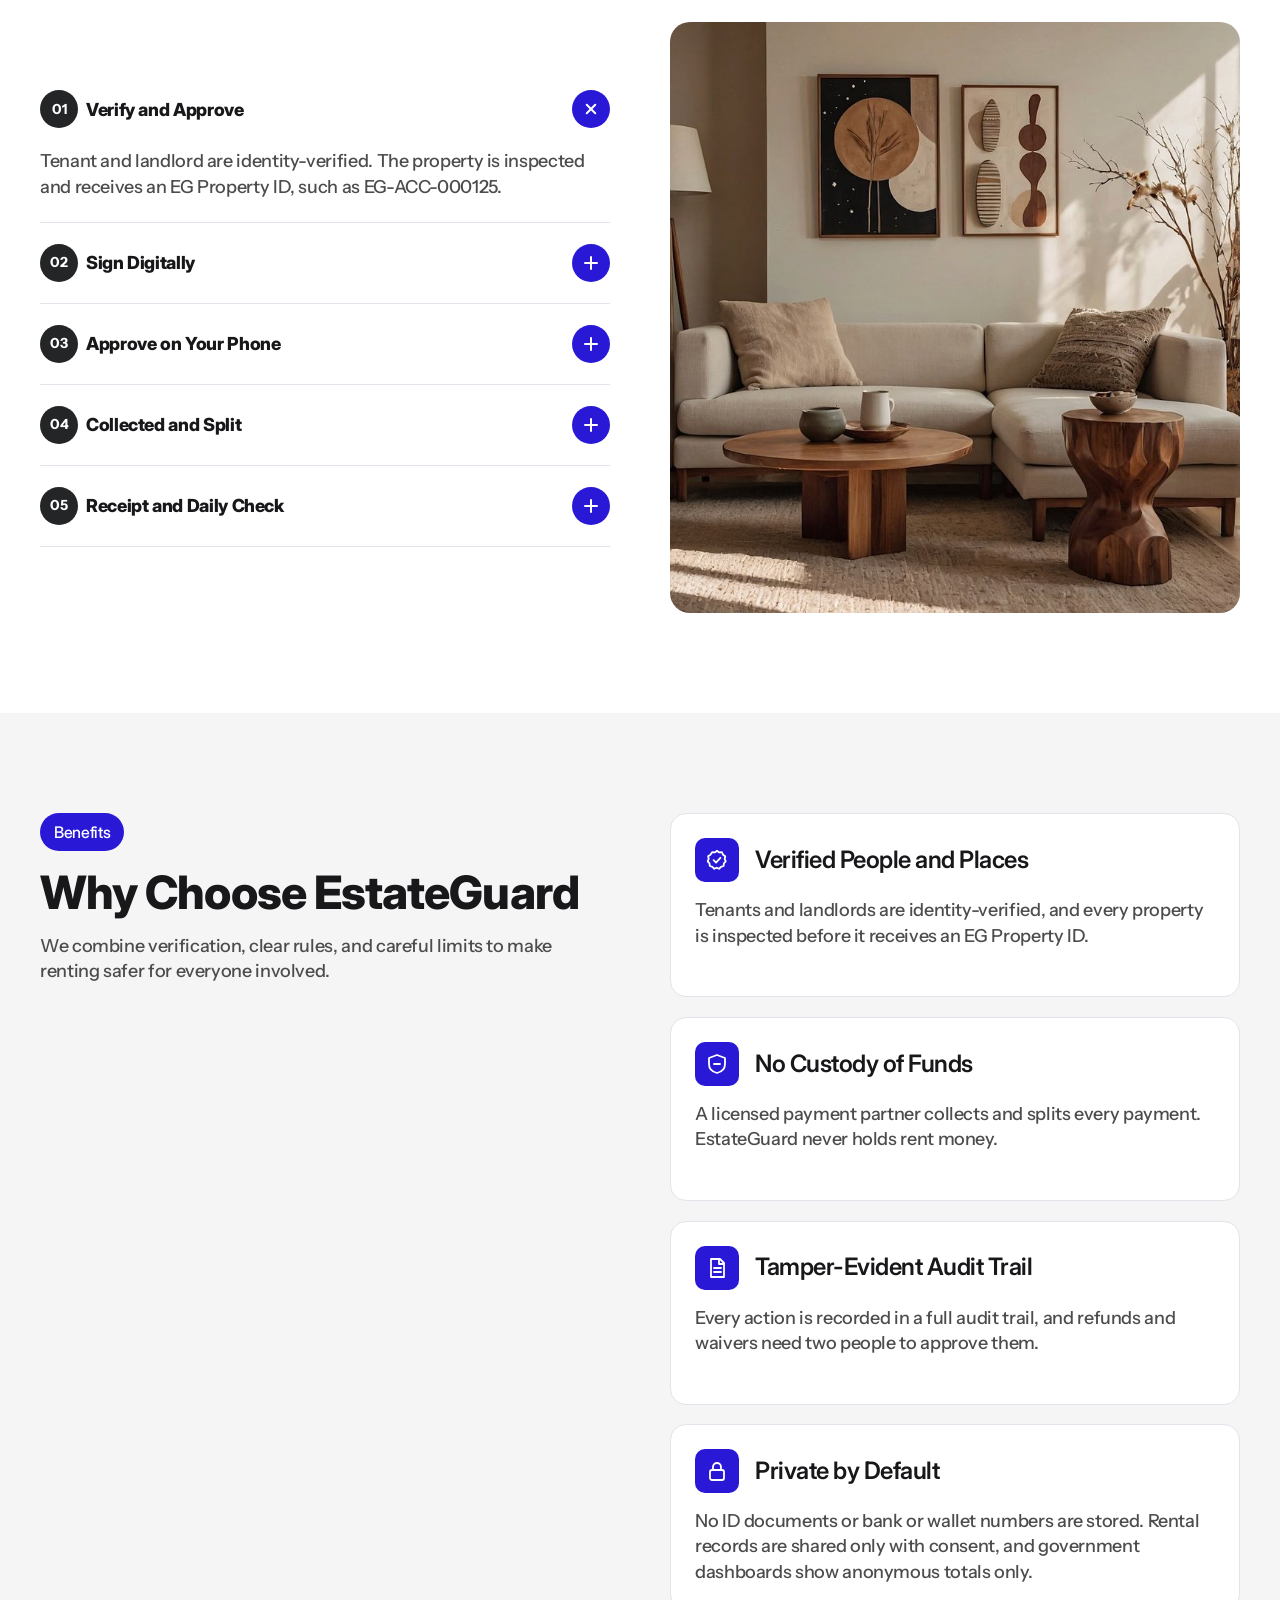
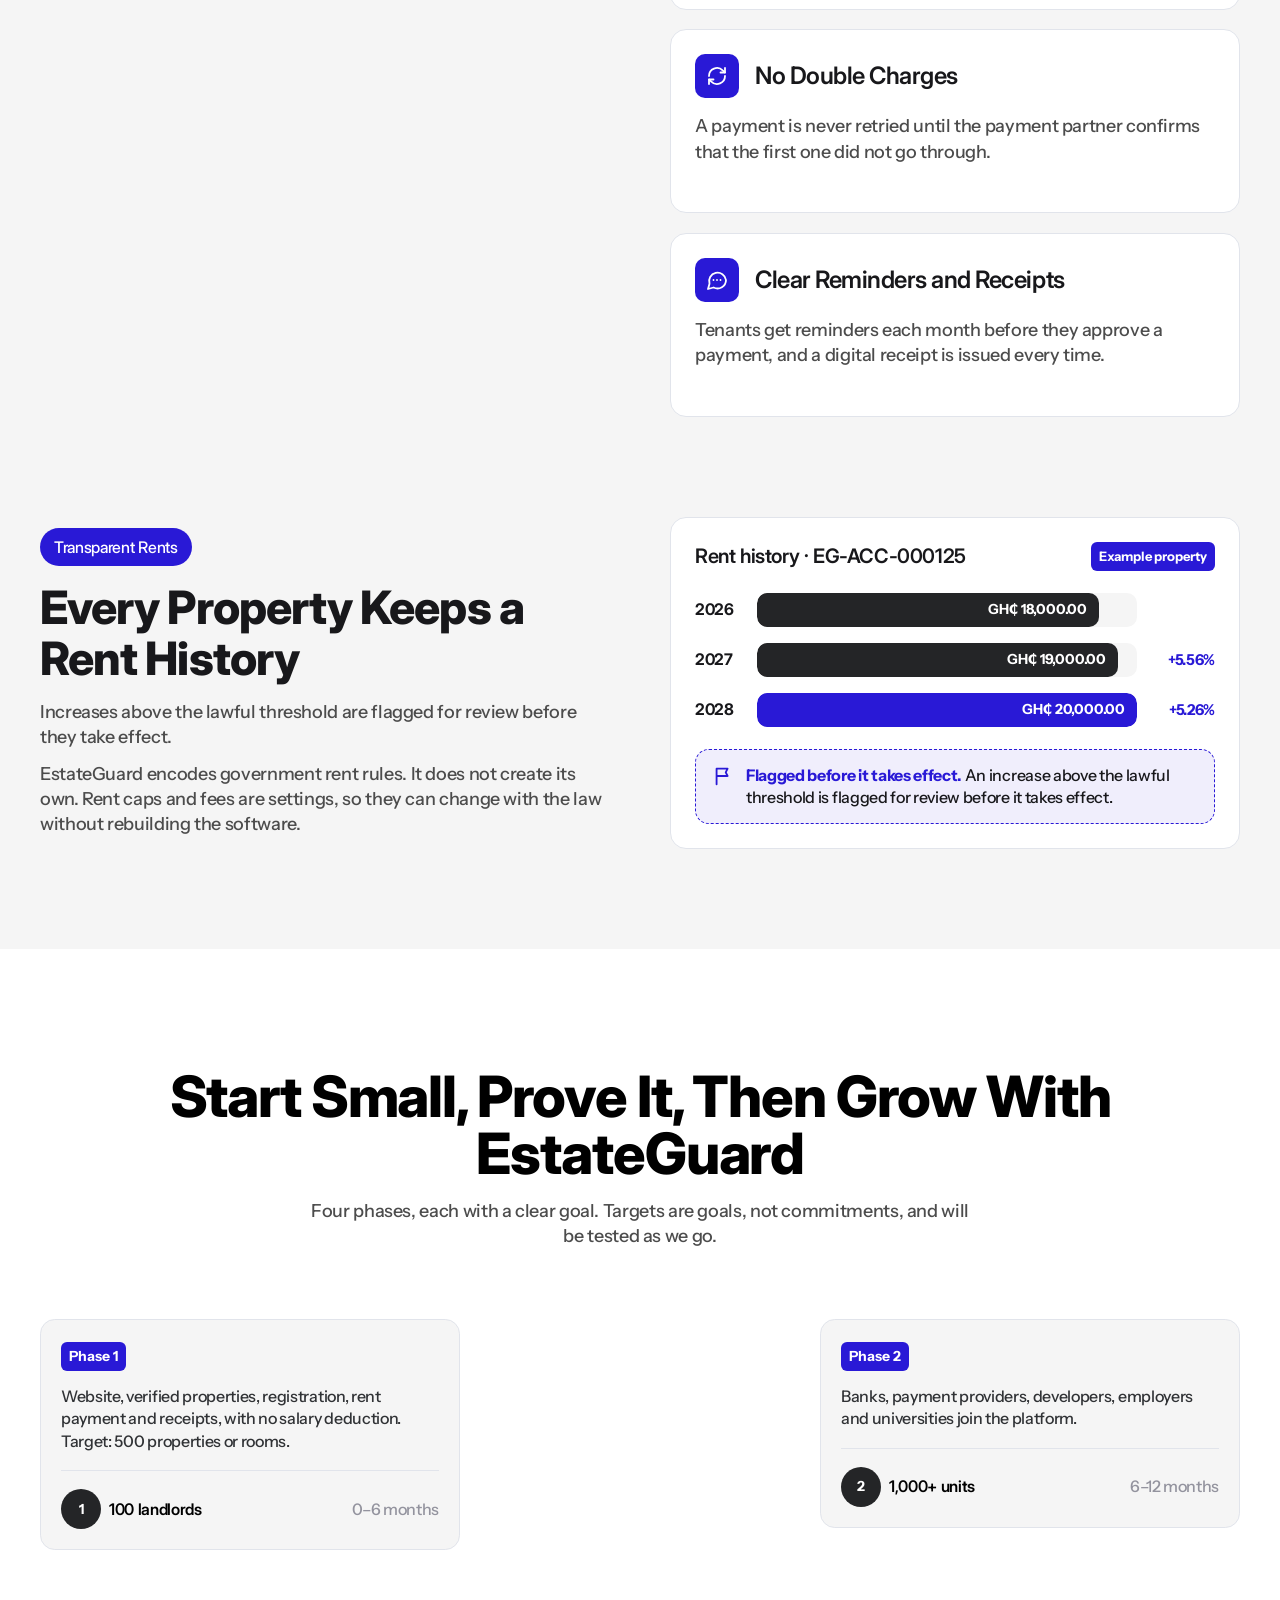
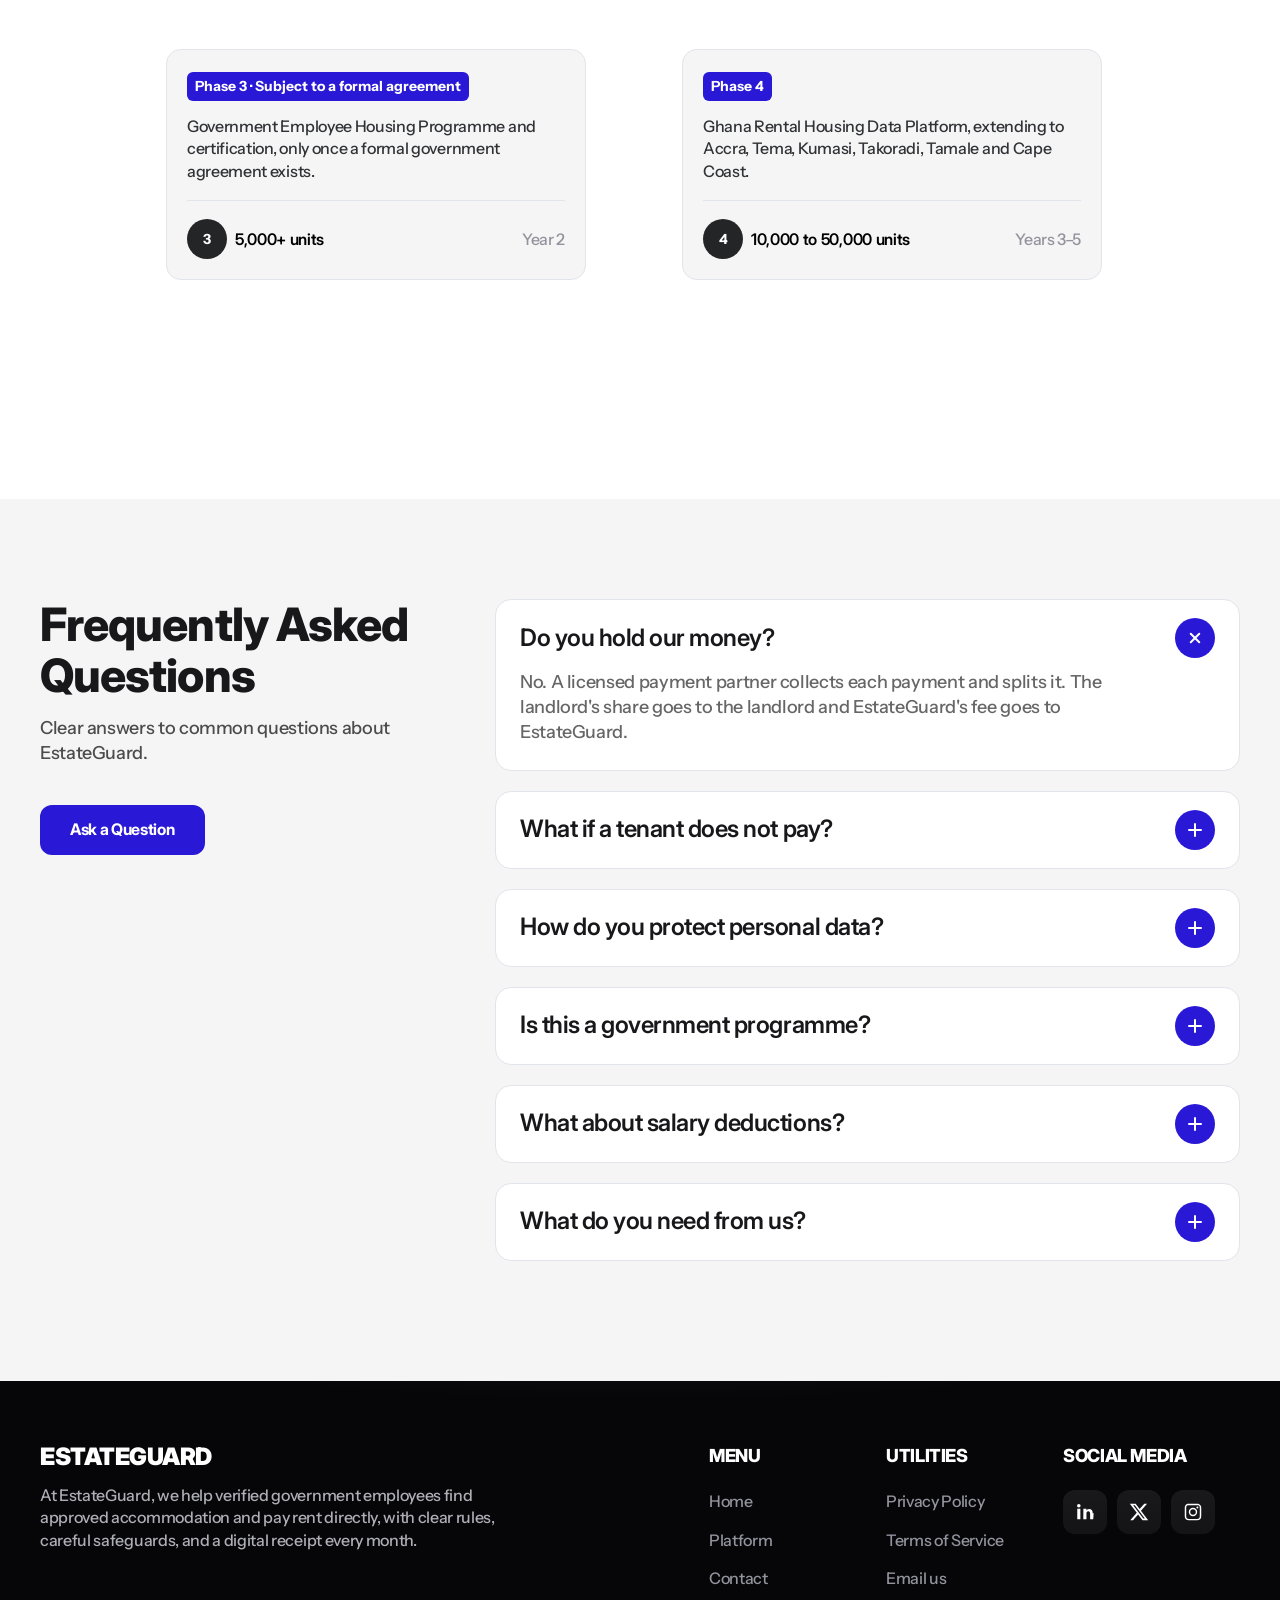
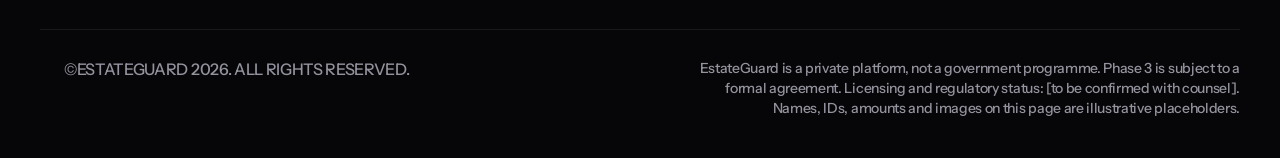
